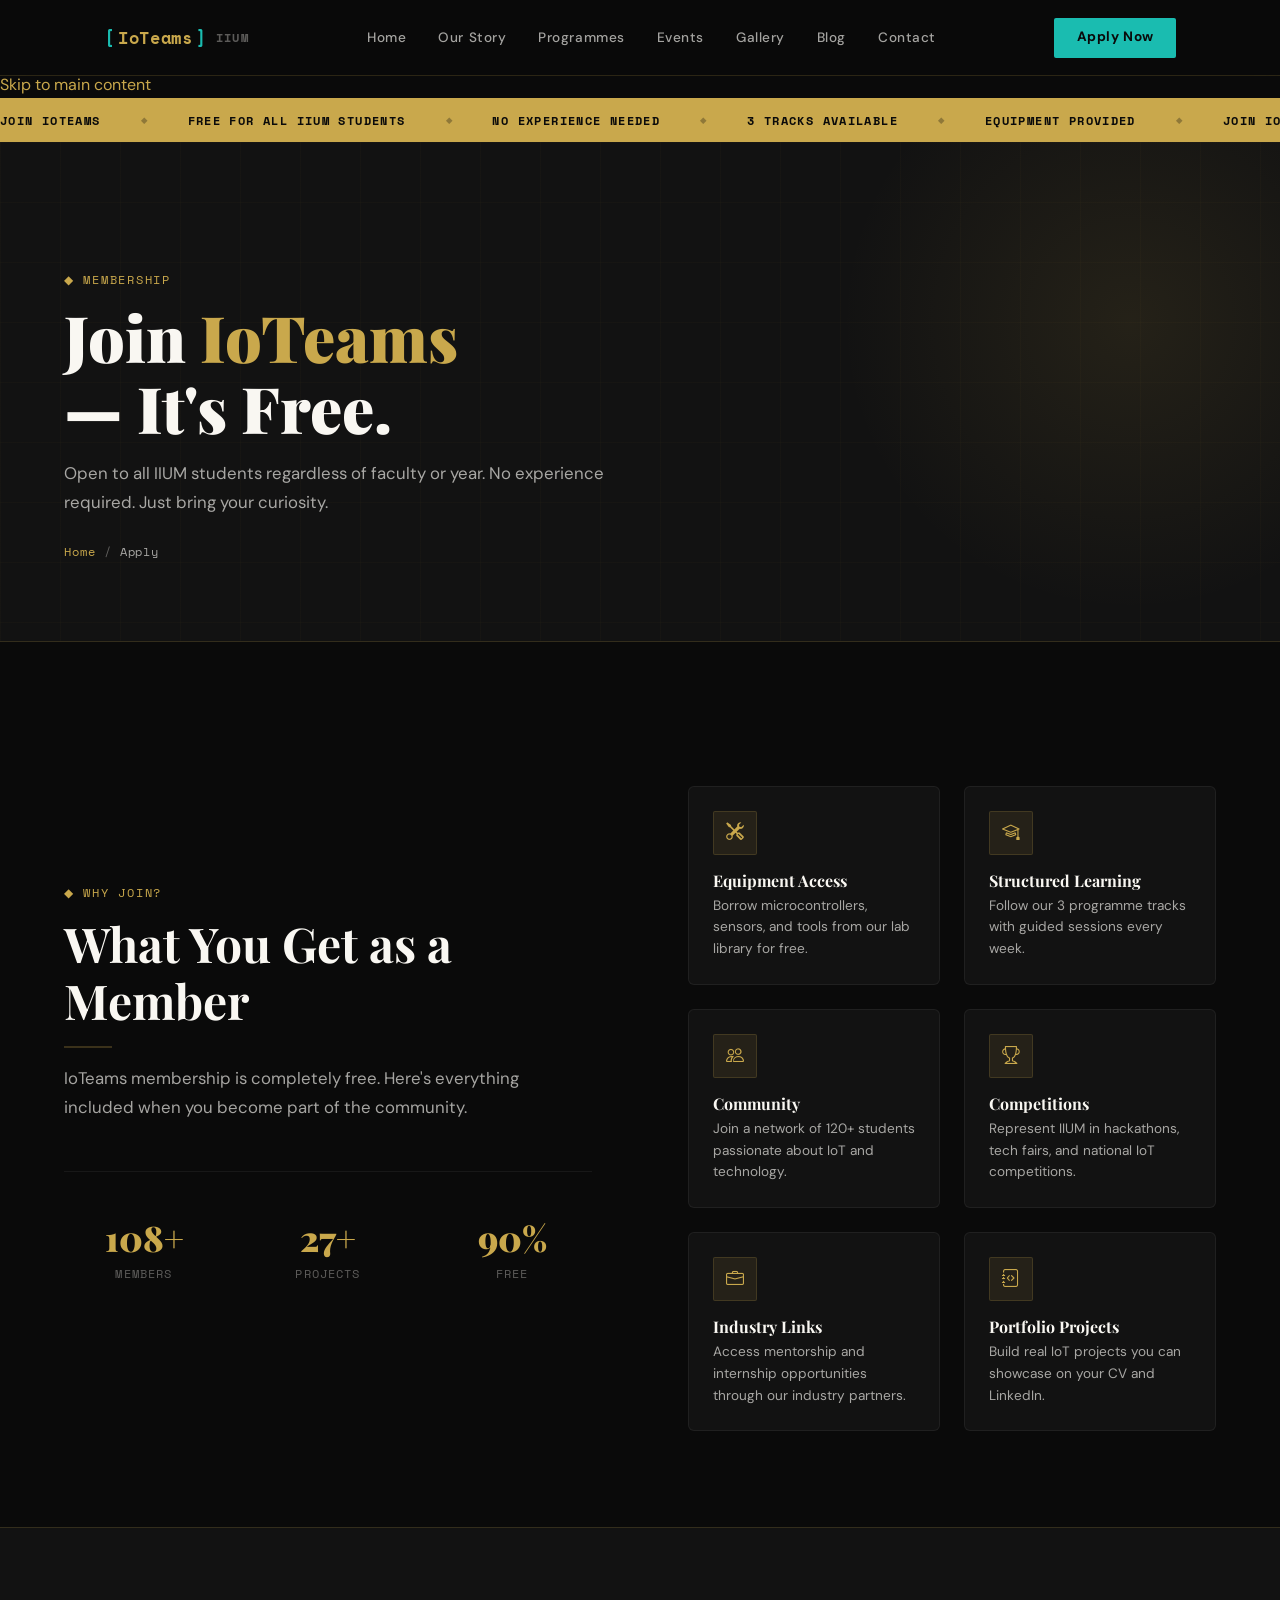
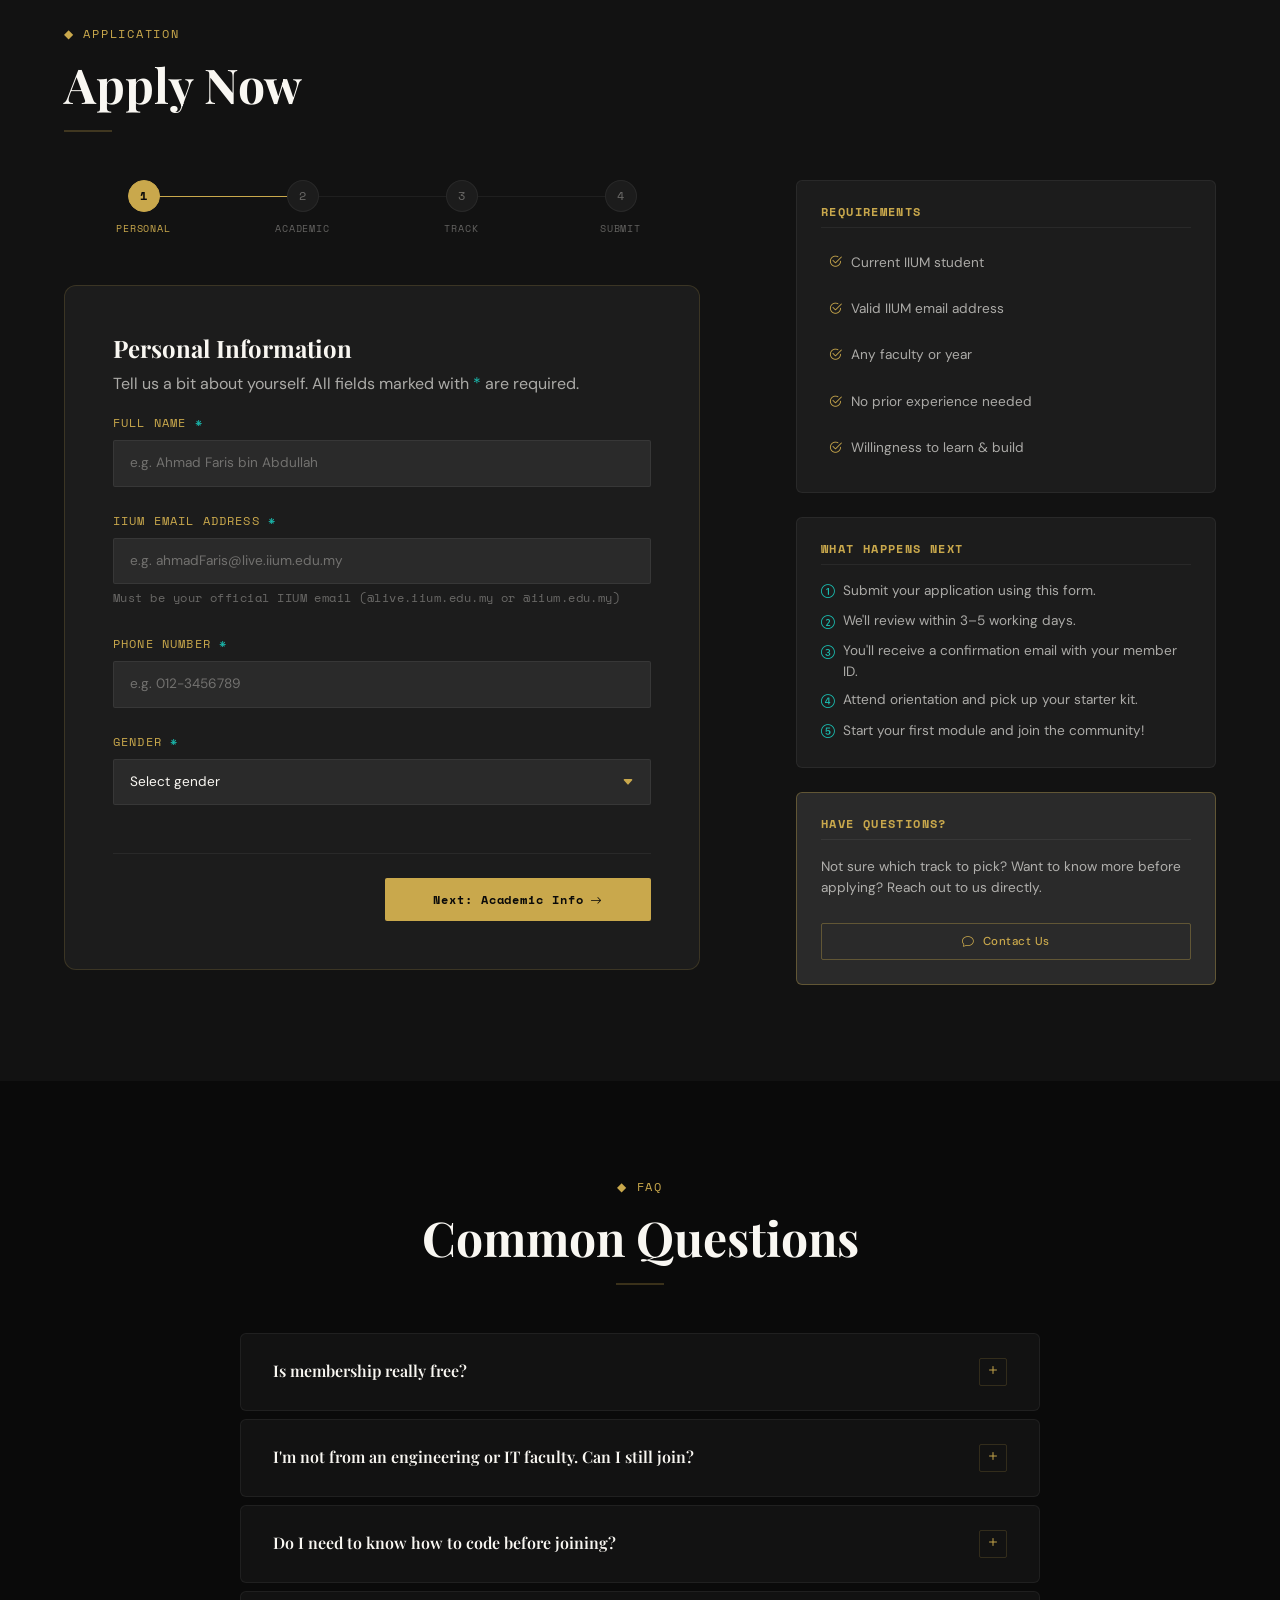
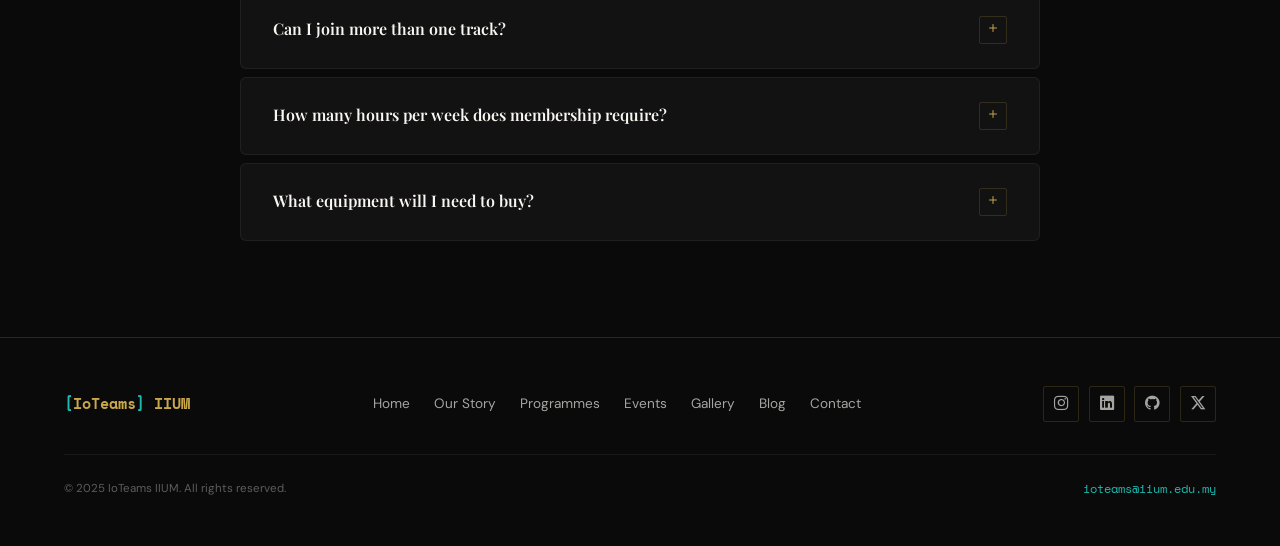
==== pages/apply.html @ 29129ab7 "feat: IoTeams IIUM website initial launch" ====
<!DOCTYPE html>
<html lang="en">

<!--
  ============================================================
  IoTeams IIUM — Apply / Join Page
  pages/apply.html

  SECTIONS:
  1. Nav (shared)
  2. Marquee (shared)
  3. Page Hero
  4. Why Join — benefits
  5. Application Form — multi-step
  6. FAQ
  7. Footer (shared)
  ============================================================
-->

<head>
  <meta charset="UTF-8">
  <meta name="viewport" content="width=device-width, initial-scale=1.0">
  <title>Join IoTeams — Apply Now</title>
  <meta name="description" content="Apply to join IoTeams IIUM — the Internet of Things Society at IIUM. Open to all students regardless of faculty.">
  <!-- SEO: Open Graph -->
  <meta property="og:title" content="Join IoTeams IIUM — Apply Now">
  <meta property="og:description" content="Apply to join IoTeams IIUM — free for all IIUM students. No experience needed. Choose from 3 IoT programme tracks.">
  <meta property="og:image" content="https://ioteams.iium.edu.my/assets/img/icons/og-image.png">
  <meta property="og:type" content="website">
  <meta property="og:url" content="https://ioteams.iium.edu.my/pages/apply.html">
  <meta property="og:site_name" content="IoTeams IIUM">

  <!-- SEO: Twitter Card -->
  <meta name="twitter:card" content="summary_large_image">
  <meta name="twitter:site" content="@ioteams_iium">
  <meta name="twitter:title" content="Join IoTeams IIUM — Apply Now">
  <meta name="twitter:description" content="Apply to join IoTeams IIUM — free for all IIUM students. No experience needed. Choose from 3 IoT programme tracks.">
  <meta name="twitter:image" content="https://ioteams.iium.edu.my/assets/img/icons/og-image.png">

  <!-- SEO: Canonical -->
  <link rel="canonical" href="https://ioteams.iium.edu.my/pages/apply.html">

  <!-- SEO: Favicon -->
  <link rel="icon" href="../assets/img/icons/favicon.png" type="image/png">
  <link rel="apple-touch-icon" href="../assets/img/icons/apple-touch-icon.png">

  <!-- SEO: Theme color (browser UI) -->
  <meta name="theme-color" content="#C9A84C">

  <!-- Bootstrap 5.3.3 -->
  <link rel="stylesheet" href="https://cdn.jsdelivr.net/npm/bootstrap@5.3.3/dist/css/bootstrap.min.css" integrity="sha384-QWTKZyjpPEjISv5WaRU9OFeRpok6YctnYmDr5pNlyT2bRjXh0JMhjY6hW+ALEwIH" crossorigin="anonymous">

  <!-- Bootstrap Icons -->
  <link rel="stylesheet" href="https://cdn.jsdelivr.net/npm/bootstrap-icons@1.11.3/font/bootstrap-icons.min.css">

  <!-- AOS -->
  <link rel="stylesheet" href="https://cdn.jsdelivr.net/npm/aos@2.3.4/dist/aos.css">

  <!-- Google Fonts -->
  <link rel="preconnect" href="https://fonts.googleapis.com">
  <link rel="preconnect" href="https://fonts.gstatic.com" crossorigin>
  <link rel="stylesheet" href="https://fonts.googleapis.com/css2?family=Playfair+Display:ital,wght@0,400;0,700;0,900;1,400&family=DM+Sans:opsz,wght@9..40,300;9..40,400;9..40,500;9..40,700&family=Space+Mono:ital,wght@0,400;0,700;1,400&display=swap">

  <!-- Custom CSS -->
  <link rel="stylesheet" href="../assets/css/main.css">

  <style>

    /* ══════════════════════════════════════
       WHY JOIN
    ══════════════════════════════════════ */
    #why-join {
      background: var(--black);
      padding: var(--space-3xl) var(--space-2xl);
    }

    .why-inner {
      max-width: var(--container-max);
      margin: 0 auto;
      display: grid;
      grid-template-columns: 1fr 1fr;
      gap: var(--space-3xl);
      align-items: center;
    }

    .benefits-grid {
      display: grid;
      grid-template-columns: 1fr 1fr;
      gap: var(--space-md);
      margin-top: var(--space-xl);
    }

    .benefit-card {
      background: var(--black-2);
      border: 1px solid var(--border-dark);
      border-radius: var(--radius-md);
      padding: var(--space-md);
      transition: border-color var(--transition-base), transform var(--transition-base);
    }

    .benefit-card:hover {
      border-color: var(--border-gold);
      transform: translateY(-3px);
    }

    .benefit-icon {
      width: 44px;
      height: 44px;
      background: rgba(201,168,76,0.1);
      border: 1px solid var(--border-gold);
      border-radius: var(--radius-sm);
      display: flex;
      align-items: center;
      justify-content: center;
      color: var(--gold);
      font-size: 1.1rem;
      margin-bottom: var(--space-sm);
    }

    .benefit-card h5 {
      font-size: var(--fs-base);
      font-weight: 700;
      color: var(--white);
      margin-bottom: 0.3rem;
    }

    .benefit-card p {
      font-size: var(--fs-sm);
      color: var(--white-dim);
      line-height: 1.6;
      margin: 0;
    }

    /* Stats row */
    .join-stats {
      display: grid;
      grid-template-columns: repeat(3, 1fr);
      gap: var(--space-md);
      margin-top: var(--space-xl);
      padding-top: var(--space-xl);
      border-top: 1px solid var(--border-dark);
    }

    .join-stat {
      text-align: center;
    }

    .join-stat-num {
      font-family: var(--font-heading);
      font-size: 2.2rem;
      font-weight: 900;
      color: var(--gold);
      display: block;
      line-height: 1;
      margin-bottom: 0.3rem;
    }

    .join-stat-label {
      font-family: var(--font-mono);
      font-size: var(--fs-xs);
      color: var(--white-muted);
      letter-spacing: 0.1em;
      text-transform: uppercase;
    }

    /* ══════════════════════════════════════
       APPLICATION FORM
    ══════════════════════════════════════ */
    #apply-form {
      background: var(--black-2);
      padding: var(--space-3xl) var(--space-2xl);
      border-top: 1px solid var(--border-gold);
    }

    .form-outer {
      max-width: var(--container-max);
      margin: 0 auto;
      display: grid;
      grid-template-columns: 1fr 420px;
      gap: var(--space-3xl);
      align-items: start;
    }

    /* ── Step indicator ── */
    .form-steps {
      display: flex;
      gap: 0;
      margin-bottom: var(--space-xl);
    }

    .form-step-item {
      flex: 1;
      display: flex;
      flex-direction: column;
      align-items: center;
      position: relative;
    }

    /* Connector line */
    .form-step-item:not(:last-child)::after {
      content: '';
      position: absolute;
      top: 16px;
      left: 50%;
      width: 100%;
      height: 1px;
      background: var(--border-dark);
      z-index: 0;
    }

    .form-step-item.done:not(:last-child)::after,
    .form-step-item.active:not(:last-child)::after {
      background: var(--gold);
    }

    .step-dot {
      width: 32px;
      height: 32px;
      border-radius: 50%;
      border: 1px solid var(--border-dark);
      background: var(--black-3);
      display: flex;
      align-items: center;
      justify-content: center;
      font-family: var(--font-mono);
      font-size: var(--fs-xs);
      color: var(--white-muted);
      position: relative;
      z-index: 1;
      transition: all var(--transition-base);
    }

    .form-step-item.active .step-dot {
      border-color: var(--gold);
      background: var(--gold);
      color: var(--black);
      font-weight: 700;
    }

    .form-step-item.done .step-dot {
      border-color: var(--teal);
      background: var(--teal);
      color: var(--black);
    }

    .step-label {
      font-family: var(--font-mono);
      font-size: 0.65rem;
      letter-spacing: 0.08em;
      color: var(--white-muted);
      text-transform: uppercase;
      margin-top: 0.5rem;
      text-align: center;
    }

    .form-step-item.active .step-label { color: var(--gold); }
    .form-step-item.done .step-label   { color: var(--teal); }

    /* ── Form panels ── */
    .form-panel {
      display: none;
    }

    .form-panel.active {
      display: block;
      animation: fadeInUp 0.4s ease both;
    }

    /* ── Form fields ── */
    .form-card {
      background: var(--black-3);
      border: 1px solid var(--border-gold);
      border-radius: var(--radius-lg);
      padding: var(--space-xl);
    }

    .form-card h3 {
      font-size: var(--fs-xl);
      font-weight: 700;
      color: var(--white);
      margin-bottom: var(--space-xs);
    }

    .form-card > p {
      font-size: var(--fs-sm);
      color: var(--white-dim);
      margin-bottom: var(--space-xl);
    }

    .form-group {
      margin-bottom: var(--space-md);
    }

    .form-label {
      display: block;
      font-family: var(--font-mono);
      font-size: var(--fs-xs);
      letter-spacing: 0.1em;
      color: var(--gold);
      text-transform: uppercase;
      margin-bottom: 0.5rem;
    }

    .form-label span {
      color: var(--teal);
    }

    .form-control {
      width: 100%;
      background: var(--black-4);
      border: 1px solid var(--border-dark);
      border-radius: var(--radius-sm);
      padding: 0.75rem var(--space-sm);
      color: var(--white);
      font-family: var(--font-body);
      font-size: var(--fs-sm);
      outline: none;
      transition: border-color var(--transition-base), box-shadow var(--transition-base);
    }

    .form-control::placeholder { color: var(--white-muted); }

    .form-control:focus {
      border-color: var(--gold);
      box-shadow: 0 0 0 3px rgba(201,168,76,0.1);
    }

    .form-control.error {
      border-color: var(--color-danger);
    }

    select.form-control {
      appearance: none;
      background-image: url("data:image/svg+xml,%3Csvg xmlns='http://www.w3.org/2000/svg' width='12' height='12' fill='%23C9A84C' viewBox='0 0 16 16'%3E%3Cpath d='M7.247 11.14L2.451 5.658C1.885 5.013 2.345 4 3.204 4h9.592a1 1 0 0 1 .753 1.659l-4.796 5.48a1 1 0 0 1-1.506 0z'/%3E%3C/svg%3E");
      background-repeat: no-repeat;
      background-position: right var(--space-sm) center;
      padding-right: 2.5rem;
      cursor: pointer;
    }

    select.form-control option {
      background: var(--black-3);
      color: var(--white);
    }

    textarea.form-control {
      resize: vertical;
      min-height: 100px;
    }

    .form-hint {
      font-size: 0.72rem;
      color: var(--white-muted);
      margin-top: 0.3rem;
      font-family: var(--font-mono);
      letter-spacing: 0.04em;
    }

    .form-error {
      font-size: 0.72rem;
      color: var(--color-danger);
      margin-top: 0.3rem;
      display: none;
    }

    .form-error.show { display: block; }

    /* ── Track selection cards ── */
    .track-select-grid {
      display: grid;
      grid-template-columns: 1fr;
      gap: var(--space-xs);
    }

    .track-option {
      display: none;
    }

    .track-option-label {
      display: flex;
      align-items: center;
      gap: var(--space-sm);
      background: var(--black-4);
      border: 1px solid var(--border-dark);
      border-radius: var(--radius-sm);
      padding: var(--space-sm) var(--space-md);
      cursor: pointer;
      transition: all var(--transition-base);
    }

    .track-option:checked + .track-option-label {
      border-color: var(--gold);
      background: rgba(201,168,76,0.08);
    }

    .track-option-icon {
      font-size: 1.5rem;
      flex-shrink: 0;
    }

    .track-option-info h6 {
      font-size: var(--fs-sm);
      font-weight: 700;
      color: var(--white);
      margin: 0 0 0.15rem;
    }

    .track-option-info span {
      font-family: var(--font-mono);
      font-size: 0.65rem;
      color: var(--white-muted);
      letter-spacing: 0.06em;
    }

    .track-option-check {
      margin-left: auto;
      width: 20px;
      height: 20px;
      border: 1px solid var(--border-dark);
      border-radius: 50%;
      display: flex;
      align-items: center;
      justify-content: center;
      flex-shrink: 0;
      transition: all var(--transition-base);
    }

    .track-option:checked + .track-option-label .track-option-check {
      background: var(--gold);
      border-color: var(--gold);
      color: var(--black);
    }

    .track-option:checked + .track-option-label .track-option-check::after {
      content: '✓';
      font-size: 0.7rem;
      font-weight: 700;
    }

    /* ── Form navigation buttons ── */
    .form-nav {
      display: flex;
      justify-content: space-between;
      align-items: center;
      margin-top: var(--space-xl);
      padding-top: var(--space-md);
      border-top: 1px solid var(--border-dark);
    }

    .btn-prev {
      background: transparent;
      border: 1px solid var(--border-dark);
      color: var(--white-dim);
      padding: 0.75rem var(--space-md);
      border-radius: var(--radius-sm);
      font-family: var(--font-mono);
      font-size: var(--fs-xs);
      letter-spacing: 0.08em;
      cursor: pointer;
      transition: all var(--transition-base);
      display: flex;
      align-items: center;
      gap: 0.4rem;
    }

    .btn-prev:hover {
      border-color: var(--border-gold);
      color: var(--white);
    }

    .btn-next {
      background: var(--gold);
      border: none;
      color: var(--black);
      padding: 0.75rem var(--space-xl);
      border-radius: var(--radius-sm);
      font-family: var(--font-mono);
      font-size: var(--fs-xs);
      letter-spacing: 0.08em;
      font-weight: 700;
      cursor: pointer;
      transition: background var(--transition-base), transform var(--transition-fast);
      display: flex;
      align-items: center;
      gap: 0.4rem;
    }

    .btn-next:hover {
      background: var(--gold-light);
      transform: translateY(-1px);
    }

    /* ── Success state ── */
    .form-success {
      display: none;
      text-align: center;
      padding: var(--space-xl);
    }

    .form-success.show { display: block; }

    .success-icon {
      font-size: 4rem;
      margin-bottom: var(--space-md);
      display: block;
      animation: fadeInUp 0.5s ease both;
    }

    .form-success h3 {
      font-size: var(--fs-2xl);
      color: var(--gold);
      margin-bottom: var(--space-xs);
    }

    .form-success p {
      color: var(--white-dim);
      margin-bottom: var(--space-xl);
    }

    /* ── Right sidebar info ── */
    .apply-sidebar {
      position: sticky;
      top: calc(72px + var(--space-md));
      display: flex;
      flex-direction: column;
      gap: var(--space-md);
    }

    .info-card {
      background: var(--black-3);
      border: 1px solid var(--border-dark);
      border-radius: var(--radius-md);
      padding: var(--space-md);
    }

    .info-card h5 {
      font-family: var(--font-mono);
      font-size: var(--fs-xs);
      letter-spacing: 0.12em;
      color: var(--gold);
      text-transform: uppercase;
      margin-bottom: var(--space-sm);
      padding-bottom: var(--space-xs);
      border-bottom: 1px solid var(--border-dark);
    }

    .info-list {
      display: flex;
      flex-direction: column;
      gap: var(--space-xs);
    }

    .info-item {
      display: flex;
      align-items: flex-start;
      gap: var(--space-xs);
      font-size: var(--fs-sm);
      color: var(--white-dim);
      line-height: 1.5;
    }

    .info-item i {
      color: var(--teal);
      flex-shrink: 0;
      margin-top: 2px;
      font-size: 0.85rem;
    }

    /* Requirements checklist */
    .req-item {
      display: flex;
      align-items: center;
      gap: var(--space-xs);
      padding: 0.5rem var(--space-xs);
      border-radius: var(--radius-sm);
      font-size: var(--fs-sm);
      color: var(--white-dim);
    }

    .req-item i {
      color: var(--gold);
      flex-shrink: 0;
    }

    /* ══════════════════════════════════════
       FAQ
    ══════════════════════════════════════ */
    #faq {
      background: var(--black);
      padding: var(--space-3xl) var(--space-2xl);
    }

    .faq-inner {
      max-width: 800px;
      margin: 0 auto;
    }

    .faq-list {
      display: flex;
      flex-direction: column;
      gap: var(--space-xs);
      margin-top: var(--space-xl);
    }

    .faq-item {
      background: var(--black-2);
      border: 1px solid var(--border-dark);
      border-radius: var(--radius-md);
      overflow: hidden;
      transition: border-color var(--transition-base);
    }

    .faq-item.open { border-color: var(--border-gold); }

    .faq-question {
      display: flex;
      align-items: center;
      justify-content: space-between;
      padding: var(--space-md) var(--space-lg);
      cursor: pointer;
      gap: var(--space-md);
    }

    .faq-question h5 {
      font-size: var(--fs-base);
      font-weight: 600;
      color: var(--white);
      margin: 0;
      line-height: 1.4;
    }

    .faq-icon {
      width: 28px;
      height: 28px;
      border: 1px solid var(--border-gold);
      border-radius: var(--radius-sm);
      display: flex;
      align-items: center;
      justify-content: center;
      color: var(--gold);
      flex-shrink: 0;
      transition: transform var(--transition-base), background var(--transition-base);
    }

    .faq-item.open .faq-icon {
      background: var(--gold);
      color: var(--black);
      transform: rotate(45deg);
    }

    .faq-answer {
      max-height: 0;
      overflow: hidden;
      transition: max-height var(--transition-slow), padding var(--transition-base);
    }

    .faq-item.open .faq-answer {
      max-height: 300px;
    }

    .faq-answer p {
      padding: 0 var(--space-lg) var(--space-md);
      font-size: var(--fs-sm);
      color: var(--white-dim);
      line-height: 1.75;
      margin: 0;
    }

    /* ── Responsive ── */
    @media (max-width: 991px) {
      .why-inner   { grid-template-columns: 1fr; }
      .form-outer  { grid-template-columns: 1fr; }
      .apply-sidebar { position: static; }
      .benefits-grid { grid-template-columns: 1fr 1fr; }
    }

    @media (max-width: 576px) {
      .benefits-grid { grid-template-columns: 1fr; }
      .join-stats    { grid-template-columns: 1fr; }
    }
  </style>
</head>

<body class="apply-page">

  <!-- Skip to content — keyboard accessibility -->
  <a href="#main" class="skip-link">Skip to main content</a>

  <!-- NAV -->
  <nav id="navbar">
    <div class="nav-container">
      <a href="../index.html" class="nav-logo">
        <span class="bracket">[</span>IoTeams<span class="bracket">]</span>
        <span class="nav-logo-sub">IIUM</span>
      </a>
      <ul class="nav-links" id="navLinks">
        <li><a href="../index.html">Home</a></li>
        <li><a href="our-story.html">Our Story</a></li>
        <li><a href="programmes.html">Programmes</a></li>
        <li><a href="events.html">Events</a></li>
        <li><a href="gallery.html">Gallery</a></li>
        <li><a href="blog.html">Blog</a></li>
        <li><a href="contact.html">Contact</a></li>
      </ul>
      <a href="apply.html" class="nav-cta" style="background:var(--teal);">Apply Now</a>
      <button class="nav-hamburger" id="hamburger" aria-label="Toggle navigation">
        <span></span><span></span><span></span>
      </button>
    </div>
  </nav>

  <!-- MARQUEE -->
  <div class="marquee-strip">
    <div class="marquee-inner">
      <span>Join IoTeams</span><span class="dot">◆</span>
      <span>Free for All IIUM Students</span><span class="dot">◆</span>
      <span>No Experience Needed</span><span class="dot">◆</span>
      <span>3 Tracks Available</span><span class="dot">◆</span>
      <span>Equipment Provided</span><span class="dot">◆</span>
      <span>Join IoTeams</span><span class="dot">◆</span>
      <span>Free for All IIUM Students</span><span class="dot">◆</span>
      <span>No Experience Needed</span><span class="dot">◆</span>
      <span>3 Tracks Available</span><span class="dot">◆</span>
      <span>Equipment Provided</span><span class="dot">◆</span>
    </div>
  </div>

  <main id="main">

    <!-- PAGE HERO -->
    <div class="page-hero">
      <div class="grid-bg"></div>
      <div class="page-hero-glow"></div>
      <div class="page-hero-content">
        <span class="section-tag animate-fade-up">◆ Membership</span>
        <h1 class="animate-fade-up delay-1">
          Join <span class="gold">IoTeams</span><br>
          — It's Free.
        </h1>
        <p class="animate-fade-up delay-2">
          Open to all IIUM students regardless of faculty or year.
          No experience required. Just bring your curiosity.
        </p>
        <nav class="breadcrumbs animate-fade-up delay-3">
          <ol>
            <li><a href="../index.html">Home</a></li>
            <li class="current">Apply</li>
          </ol>
        </nav>
      </div>
    </div>

    <!-- WHY JOIN -->
    <section id="why-join">
      <div class="why-inner">

        <div data-aos="fade-right">
          <span class="section-tag">◆ Why Join?</span>
          <h2 class="section-title">What You Get as a Member</h2>
          <hr class="divider-gold">
          <p class="section-subtitle">
            IoTeams membership is completely free. Here's everything
            included when you become part of the community.
          </p>

          <div class="join-stats">
            <div class="join-stat">
              <span class="join-stat-num stat-number">120+</span>
              <span class="join-stat-label">Members</span>
            </div>
            <div class="join-stat">
              <span class="join-stat-num stat-number">30+</span>
              <span class="join-stat-label">Projects</span>
            </div>
            <div class="join-stat">
              <span class="join-stat-num stat-number">100%</span>
              <span class="join-stat-label">Free</span>
            </div>
          </div>
        </div>

        <div data-aos="fade-left">
          <div class="benefits-grid">

            <div class="benefit-card">
              <div class="benefit-icon"><i class="bi bi-tools"></i></div>
              <h5>Equipment Access</h5>
              <p>Borrow microcontrollers, sensors, and tools from our lab library for free.</p>
            </div>

            <div class="benefit-card">
              <div class="benefit-icon"><i class="bi bi-mortarboard"></i></div>
              <h5>Structured Learning</h5>
              <p>Follow our 3 programme tracks with guided sessions every week.</p>
            </div>

            <div class="benefit-card">
              <div class="benefit-icon"><i class="bi bi-people"></i></div>
              <h5>Community</h5>
              <p>Join a network of 120+ students passionate about IoT and technology.</p>
            </div>

            <div class="benefit-card">
              <div class="benefit-icon"><i class="bi bi-trophy"></i></div>
              <h5>Competitions</h5>
              <p>Represent IIUM in hackathons, tech fairs, and national IoT competitions.</p>
            </div>

            <div class="benefit-card">
              <div class="benefit-icon"><i class="bi bi-briefcase"></i></div>
              <h5>Industry Links</h5>
              <p>Access mentorship and internship opportunities through our industry partners.</p>
            </div>

            <div class="benefit-card">
              <div class="benefit-icon"><i class="bi bi-journal-code"></i></div>
              <h5>Portfolio Projects</h5>
              <p>Build real IoT projects you can showcase on your CV and LinkedIn.</p>
            </div>

          </div>
        </div>

      </div>
    </section>

    <!-- APPLICATION FORM -->
    <section id="apply-form">
      <div style="max-width:var(--container-max); margin:0 auto; margin-bottom:var(--space-xl);">
        <div class="section-header" data-aos="fade-up">
          <span class="section-tag">◆ Application</span>
          <h2 class="section-title">Apply Now</h2>
          <hr class="divider-gold">
        </div>
      </div>

      <div class="form-outer">

        <!-- FORM -->
        <div data-aos="fade-right">

          <!-- Step indicator -->
          <div class="form-steps" id="formSteps">
            <div class="form-step-item active" data-step="1">
              <div class="step-dot">1</div>
              <span class="step-label">Personal</span>
            </div>
            <div class="form-step-item" data-step="2">
              <div class="step-dot">2</div>
              <span class="step-label">Academic</span>
            </div>
            <div class="form-step-item" data-step="3">
              <div class="step-dot">3</div>
              <span class="step-label">Track</span>
            </div>
            <div class="form-step-item" data-step="4">
              <div class="step-dot">4</div>
              <span class="step-label">Submit</span>
            </div>
          </div>

          <div class="form-card" id="applyFormEl">

            <!-- Success message -->
            <div class="form-success" id="formSuccess">
              <span class="success-icon">🎉</span>
              <h3>Application Submitted!</h3>
              <p>
                Thank you for applying to IoTeams IIUM. We'll review your application
                and reach out to your email within 3–5 working days with next steps.
              </p>
              <a href="../index.html" class="btn-gold">
                <i class="bi bi-house"></i> Back to Home
              </a>
            </div>

            <!-- Step 1 — Personal Info -->
            <div class="form-panel active" id="panel1">
              <h3>Personal Information</h3>
              <p>Tell us a bit about yourself. All fields marked with <span style="color:var(--teal);">*</span> are required.</p>

              <div class="form-group">
                <label class="form-label">Full Name <span>*</span></label>
                <input type="text" class="form-control" id="fullName" placeholder="e.g. Ahmad Faris bin Abdullah" required>
                <span class="form-error" id="fullNameError">Please enter your full name.</span>
              </div>

              <div class="form-group">
                <label class="form-label">IIUM Email Address <span>*</span></label>
                <input type="email" class="form-control" id="email" placeholder="e.g. ahmadFaris@live.iium.edu.my" required>
                <span class="form-hint">Must be your official IIUM email (@live.iium.edu.my or @iium.edu.my)</span>
                <span class="form-error" id="emailError">Please enter a valid IIUM email address.</span>
              </div>

              <div class="form-group">
                <label class="form-label">Phone Number <span>*</span></label>
                <input type="tel" class="form-control" id="phone" placeholder="e.g. 012-3456789" required>
                <span class="form-error" id="phoneError">Please enter your phone number.</span>
              </div>

              <div class="form-group">
                <label class="form-label">Gender <span>*</span></label>
                <select class="form-control" id="gender" required>
                  <option value="" disabled selected>Select gender</option>
                  <option value="male">Male</option>
                  <option value="female">Female</option>
                  <option value="prefer-not">Prefer not to say</option>
                </select>
                <span class="form-error" id="genderError">Please select your gender.</span>
              </div>

              <div class="form-nav">
                <span></span>
                <button class="btn-next" onclick="nextStep(1)">
                  Next: Academic Info <i class="bi bi-arrow-right"></i>
                </button>
              </div>
            </div>

            <!-- Step 2 — Academic Info -->
            <div class="form-panel" id="panel2">
              <h3>Academic Information</h3>
              <p>Help us understand your academic background at IIUM.</p>

              <div class="form-group">
                <label class="form-label">Student ID <span>*</span></label>
                <input type="text" class="form-control" id="studentId" placeholder="e.g. 2110123" required>
                <span class="form-error" id="studentIdError">Please enter your student ID.</span>
              </div>

              <div class="form-group">
                <label class="form-label">Faculty / Kulliyyah <span>*</span></label>
                <select class="form-control" id="faculty" required>
                  <option value="" disabled selected>Select your faculty</option>
                  <option>Kulliyyah of Engineering (KOE)</option>
                  <option>Kulliyyah of Information & Communication Technology (KICT)</option>
                  <option>Kulliyyah of Science (KOS)</option>
                  <option>Kulliyyah of Architecture & Environmental Design (KAED)</option>
                  <option>Kulliyyah of Economics & Management Sciences (KENMS)</option>
                  <option>Kulliyyah of Islamic Revealed Knowledge (KIRKHS)</option>
                  <option>Kulliyyah of Law (KOL)</option>
                  <option>Kulliyyah of Medicine (KOM)</option>
                  <option>Other</option>
                </select>
                <span class="form-error" id="facultyError">Please select your faculty.</span>
              </div>

              <div class="form-group">
                <label class="form-label">Programme / Course <span>*</span></label>
                <input type="text" class="form-control" id="programme" placeholder="e.g. B.Eng (Electrical & Computer)" required>
                <span class="form-error" id="programmeError">Please enter your programme.</span>
              </div>

              <div class="form-group">
                <label class="form-label">Year of Study <span>*</span></label>
                <select class="form-control" id="year" required>
                  <option value="" disabled selected>Select year</option>
                  <option>Year 1</option>
                  <option>Year 2</option>
                  <option>Year 3</option>
                  <option>Year 4</option>
                  <option>Postgraduate</option>
                </select>
                <span class="form-error" id="yearError">Please select your year of study.</span>
              </div>

              <div class="form-nav">
                <button class="btn-prev" onclick="prevStep(2)">
                  <i class="bi bi-arrow-left"></i> Back
                </button>
                <button class="btn-next" onclick="nextStep(2)">
                  Next: Choose Track <i class="bi bi-arrow-right"></i>
                </button>
              </div>
            </div>

            <!-- Step 3 — Track Selection -->
            <div class="form-panel" id="panel3">
              <h3>Choose Your Track</h3>
              <p>Select the programme track you want to join. You can always switch later.</p>

              <div class="form-group">
                <label class="form-label">Preferred Track <span>*</span></label>
                <div class="track-select-grid">

                  <div>
                    <input type="radio" name="track" id="trackHardware" value="hardware" class="track-option">
                    <label for="trackHardware" class="track-option-label">
                      <span class="track-option-icon">⚡</span>
                      <div class="track-option-info">
                        <h6>Hardware & Embedded</h6>
                        <span>Arduino, ESP32, Sensors, PCB — Beginner Friendly</span>
                      </div>
                      <span class="track-option-check"></span>
                    </label>
                  </div>

                  <div>
                    <input type="radio" name="track" id="trackCloud" value="cloud" class="track-option">
                    <label for="trackCloud" class="track-option-label">
                      <span class="track-option-icon">☁️</span>
                      <div class="track-option-info">
                        <h6>Cloud & Connectivity</h6>
                        <span>MQTT, AWS IoT, Dashboards — Intermediate</span>
                      </div>
                      <span class="track-option-check"></span>
                    </label>
                  </div>

                  <div>
                    <input type="radio" name="track" id="trackAI" value="ai" class="track-option">
                    <label for="trackAI" class="track-option-label">
                      <span class="track-option-icon">🤖</span>
                      <div class="track-option-info">
                        <h6>AI & Smart Systems</h6>
                        <span>TinyML, Edge AI, OpenCV — Advanced</span>
                      </div>
                      <span class="track-option-check"></span>
                    </label>
                  </div>

                  <div>
                    <input type="radio" name="track" id="trackAll" value="all" class="track-option">
                    <label for="trackAll" class="track-option-label">
                      <span class="track-option-icon">🔥</span>
                      <div class="track-option-info">
                        <h6>All Tracks</h6>
                        <span>I want to join all three programmes</span>
                      </div>
                      <span class="track-option-check"></span>
                    </label>
                  </div>

                </div>
                <span class="form-error" id="trackError">Please select a track.</span>
              </div>

              <div class="form-group">
                <label class="form-label">Experience Level</label>
                <select class="form-control" id="experience">
                  <option value="" disabled selected>Select your level</option>
                  <option>Complete Beginner — Never touched hardware or code</option>
                  <option>Some Experience — Basic coding or electronics</option>
                  <option>Intermediate — Built projects before</option>
                  <option>Advanced — Comfortable with embedded systems</option>
                </select>
              </div>

              <div class="form-group">
                <label class="form-label">Why do you want to join IoTeams?</label>
                <textarea class="form-control" id="motivation" placeholder="Tell us what excites you about IoT and what you hope to learn or build..." rows="4"></textarea>
              </div>

              <div class="form-nav">
                <button class="btn-prev" onclick="prevStep(3)">
                  <i class="bi bi-arrow-left"></i> Back
                </button>
                <button class="btn-next" onclick="nextStep(3)">
                  Review & Submit <i class="bi bi-arrow-right"></i>
                </button>
              </div>
            </div>

            <!-- Step 4 — Review & Submit -->
            <div class="form-panel" id="panel4">
              <h3>Review & Submit</h3>
              <p>Almost done! Review your application below before submitting.</p>

              <!-- Summary -->
              <div id="reviewSummary" style="background:var(--black-4); border:1px solid var(--border-dark); border-radius:var(--radius-sm); padding:var(--space-md); margin-bottom:var(--space-lg);">
                <div style="display:flex; flex-direction:column; gap:0.6rem;" id="summaryContent">
                  <!-- Filled by JS -->
                </div>
              </div>

              <!-- Agreement -->
              <div class="form-group">
                <label style="display:flex; align-items:flex-start; gap:var(--space-sm); cursor:pointer;">
                  <input type="checkbox" id="agreeTerms" style="margin-top:3px; accent-color:var(--gold); width:16px; height:16px; flex-shrink:0;">
                  <span style="font-size:var(--fs-sm); color:var(--white-dim); line-height:1.6;">
                    I confirm that I am a current IIUM student and agree to IoTeams'
                    <a href="#" style="color:var(--gold);">membership guidelines</a>.
                    I understand that membership is subject to review and confirmation.
                  </span>
                </label>
                <span class="form-error" id="agreeError">Please agree to the terms to continue.</span>
              </div>

              <div class="form-nav">
                <button class="btn-prev" onclick="prevStep(4)">
                  <i class="bi bi-arrow-left"></i> Back
                </button>
                <button class="btn-next" id="submitBtn" onclick="submitForm()" style="background:var(--teal);">
                  <i class="bi bi-send"></i> Submit Application
                </button>
              </div>
            </div>

          </div>
        </div>

        <!-- SIDEBAR -->
        <aside class="apply-sidebar" data-aos="fade-left">

          <div class="info-card">
            <h5>Requirements</h5>
            <div class="info-list">
              <div class="req-item"><i class="bi bi-check2-circle"></i> Current IIUM student</div>
              <div class="req-item"><i class="bi bi-check2-circle"></i> Valid IIUM email address</div>
              <div class="req-item"><i class="bi bi-check2-circle"></i> Any faculty or year</div>
              <div class="req-item"><i class="bi bi-check2-circle"></i> No prior experience needed</div>
              <div class="req-item"><i class="bi bi-check2-circle"></i> Willingness to learn & build</div>
            </div>
          </div>

          <div class="info-card">
            <h5>What Happens Next</h5>
            <div class="info-list">
              <div class="info-item">
                <i class="bi bi-1-circle"></i>
                <span>Submit your application using this form.</span>
              </div>
              <div class="info-item">
                <i class="bi bi-2-circle"></i>
                <span>We'll review within 3–5 working days.</span>
              </div>
              <div class="info-item">
                <i class="bi bi-3-circle"></i>
                <span>You'll receive a confirmation email with your member ID.</span>
              </div>
              <div class="info-item">
                <i class="bi bi-4-circle"></i>
                <span>Attend orientation and pick up your starter kit.</span>
              </div>
              <div class="info-item">
                <i class="bi bi-5-circle"></i>
                <span>Start your first module and join the community!</span>
              </div>
            </div>
          </div>

          <div class="info-card" style="border-color:var(--border-gold-md); background:var(--black-4);">
            <h5>Have Questions?</h5>
            <p style="font-size:var(--fs-sm); color:var(--white-dim); margin-bottom:var(--space-md); line-height:1.6;">
              Not sure which track to pick? Want to know more before applying?
              Reach out to us directly.
            </p>
            <a href="contact.html" class="btn-outline-gold btn-sm" style="width:100%; justify-content:center;">
              <i class="bi bi-chat"></i> Contact Us
            </a>
          </div>

        </aside>

      </div>
    </section>

    <!-- FAQ -->
    <section id="faq">
      <div class="faq-inner">
        <div class="section-header centered" data-aos="fade-up">
          <span class="section-tag">◆ FAQ</span>
          <h2 class="section-title" style="margin:0 auto;">Common Questions</h2>
          <hr class="divider-gold">
        </div>

        <div class="faq-list" data-aos="fade-up" data-aos-delay="100">

          <div class="faq-item">
            <div class="faq-question">
              <h5>Is membership really free?</h5>
              <div class="faq-icon"><i class="bi bi-plus"></i></div>
            </div>
            <div class="faq-answer">
              <p>Yes — completely free. IoTeams is a student society supported by IIUM Student Affairs. There are no membership fees, and all workshops and sessions are provided at no cost to members.</p>
            </div>
          </div>

          <div class="faq-item">
            <div class="faq-question">
              <h5>I'm not from an engineering or IT faculty. Can I still join?</h5>
              <div class="faq-icon"><i class="bi bi-plus"></i></div>
            </div>
            <div class="faq-answer">
              <p>Absolutely. IoTeams is open to all IIUM students regardless of faculty. We have members from Business, Medicine, Law, and Architecture. IoT is interdisciplinary — every perspective brings value.</p>
            </div>
          </div>

          <div class="faq-item">
            <div class="faq-question">
              <h5>Do I need to know how to code before joining?</h5>
              <div class="faq-icon"><i class="bi bi-plus"></i></div>
            </div>
            <div class="faq-answer">
              <p>No coding experience is required for the Hardware & Embedded track. We start from the very basics. The Cloud and AI tracks benefit from some Python knowledge, but we provide resources to catch up.</p>
            </div>
          </div>

          <div class="faq-item">
            <div class="faq-question">
              <h5>Can I join more than one track?</h5>
              <div class="faq-icon"><i class="bi bi-plus"></i></div>
            </div>
            <div class="faq-answer">
              <p>Yes! Many members participate in multiple tracks. We recommend starting with one and adding more once you're comfortable. You can also select "All Tracks" in the application form.</p>
            </div>
          </div>

          <div class="faq-item">
            <div class="faq-question">
              <h5>How many hours per week does membership require?</h5>
              <div class="faq-icon"><i class="bi bi-plus"></i></div>
            </div>
            <div class="faq-answer">
              <p>Sessions are typically 2–3 hours once or twice a week per track. Beyond that, project work is self-paced. We understand academic commitments come first — there's no strict attendance requirement.</p>
            </div>
          </div>

          <div class="faq-item">
            <div class="faq-question">
              <h5>What equipment will I need to buy?</h5>
              <div class="faq-icon"><i class="bi bi-plus"></i></div>
            </div>
            <div class="faq-answer">
              <p>IoTeams provides all components and equipment needed for sessions through our equipment library. For personal projects, we can advise on affordable starter kits, typically RM50–RM150 for an ESP32 or Arduino setup.</p>
            </div>
          </div>

        </div>
      </div>
    </section>

  </main>

  <!-- FOOTER -->
  <footer id="footer">
    <div class="footer-inner">
      <a href="../index.html" class="footer-logo">
        <span class="bracket">[</span>IoTeams<span class="bracket">]</span> IIUM
      </a>
      <ul class="footer-nav">
        <li><a href="../index.html">Home</a></li>
        <li><a href="our-story.html">Our Story</a></li>
        <li><a href="programmes.html">Programmes</a></li>
        <li><a href="events.html">Events</a></li>
        <li><a href="gallery.html">Gallery</a></li>
        <li><a href="blog.html">Blog</a></li>
        <li><a href="contact.html">Contact</a></li>
      </ul>
      <div class="footer-social">
        <a href="#" aria-label="Instagram"><i class="bi bi-instagram"></i></a>
        <a href="#" aria-label="LinkedIn"><i class="bi bi-linkedin"></i></a>
        <a href="#" aria-label="GitHub"><i class="bi bi-github"></i></a>
        <a href="#" aria-label="Twitter/X"><i class="bi bi-twitter-x"></i></a>
      </div>
    </div>
    <div class="footer-bottom">
      <p class="footer-copy">&copy; 2025 IoTeams IIUM. All rights reserved.</p>
      <a href="mailto:ioteams@iium.edu.my" class="footer-email">ioteams@iium.edu.my</a>
    </div>
  </footer>

  <a href="#" id="scroll-top" aria-label="Scroll to top">
    <i class="bi bi-arrow-up-short"></i>
  </a>

  <div id="preloader">
    <div class="preloader-inner">
      <span class="bracket">[</span>
      <span class="preloader-dot"></span>
      <span class="preloader-dot"></span>
      <span class="preloader-dot"></span>
      <span class="bracket">]</span>
    </div>
  </div>

  <!-- Scripts -->
  <script src="https://cdn.jsdelivr.net/npm/bootstrap@5.3.3/dist/js/bootstrap.bundle.min.js" integrity="sha384-YvpcrYf0tY3lHB60NNkmXc4s9bIOgUxi8T/jzmBA8tJrRhQb5ffA4ZNS+46Yfq2" crossorigin="anonymous"></script>
  <script src="https://cdn.jsdelivr.net/npm/aos@2.3.4/dist/aos.js"></script>
  <script src="../assets/js/main.js"></script>

  <script>
    /* ══════════════════════════════
       MULTI-STEP FORM
    ══════════════════════════════ */
    let currentStep = 1;
    const totalSteps = 4;

    function updateStepUI(step) {
      document.querySelectorAll('.form-panel').forEach(p => p.classList.remove('active'));
      document.getElementById('panel' + step).classList.add('active');

      document.querySelectorAll('.form-step-item').forEach((item, i) => {
        item.classList.remove('active', 'done');
        const s = i + 1;
        if (s < step) item.classList.add('done');
        if (s === step) item.classList.add('active');
      });

      // Scroll form into view smoothly
      document.querySelector('.form-card').scrollIntoView({ behavior: 'smooth', block: 'start' });
    }

    /* ── Step validation — delegates to forms.js IoTeamsValidateStep ── */
    function validateStep(step) {
      // Step 3 track selection — handled inline
      if (step === 3) {
        const track = document.querySelector('input[name="track"]:checked');
        const err   = document.getElementById('trackError');
        if (!track) {
          if (err) err.classList.add('show');
          return false;
        }
        if (err) err.classList.remove('show');
      }

      // Steps 1 & 2 — delegate to forms.js validator (loaded after this script)
      if (typeof window.IoTeamsValidateStep === 'function') {
        return window.IoTeamsValidateStep(step);
      }

      // Fallback basic check if forms.js not yet loaded
      return true;
    }

    function nextStep(step) {
      if (!validateStep(step)) return;
      if (step === 3) buildSummary();
      currentStep = step + 1;
      updateStepUI(currentStep);
    }

    function prevStep(step) {
      currentStep = step - 1;
      updateStepUI(currentStep);
    }

    function buildSummary() {
      const track = document.querySelector('input[name="track"]:checked');
      const trackNames = {
        hardware: '⚡ Hardware & Embedded',
        cloud:    '☁️ Cloud & Connectivity',
        ai:       '🤖 AI & Smart Systems',
        all:      '🔥 All Tracks'
      };
      const rows = [
        ['Name',       document.getElementById('fullName')?.value   || ''],
        ['Email',      document.getElementById('email')?.value      || ''],
        ['Student ID', document.getElementById('studentId')?.value  || ''],
        ['Faculty',    document.getElementById('faculty')?.value    || ''],
        ['Year',       document.getElementById('year')?.value       || ''],
        ['Track',      track ? trackNames[track.value] : '—'],
        ['Experience', document.getElementById('experience')?.value || 'Not specified'],
      ];
      document.getElementById('summaryContent').innerHTML = rows.map(([label, val]) => `
        <div style="display:flex;gap:var(--space-sm);align-items:flex-start;">
          <span style="font-family:var(--font-mono);font-size:var(--fs-xs);color:var(--gold);
            letter-spacing:0.08em;min-width:90px;flex-shrink:0;text-transform:uppercase;">${label}</span>
          <span style="font-size:var(--fs-sm);color:var(--white);">${val || '—'}</span>
        </div>`).join('');
    }

    function submitForm() {
      // Delegate to forms.js Web3Forms handler
      if (typeof window.IoTeamsSubmitApply === 'function') {
        window.IoTeamsSubmitApply();
      }
    }

    /* ── FAQ Accordion ── */
    document.querySelectorAll('.faq-question').forEach(q => {
      q.addEventListener('click', () => {
        const item   = q.parentElement;
        const isOpen = item.classList.contains('open');
        document.querySelectorAll('.faq-item').forEach(i => i.classList.remove('open'));
        if (!isOpen) item.classList.add('open');
      });
    });

    /* ── Keyboard: open FAQ with Enter/Space ── */
    document.querySelectorAll('.faq-question').forEach(q => {
      q.setAttribute('tabindex', '0');
      q.setAttribute('role', 'button');
      q.addEventListener('keydown', (e) => {
        if (e.key === 'Enter' || e.key === ' ') { e.preventDefault(); q.click(); }
      });
    });
  </script>

  <!--
    Web3Forms — uncomment once you have your access key in forms.js
    No additional script tag needed — forms.js calls the API directly.
  -->
  <script src="../assets/js/forms.js"></script>

</body>
</html>
---- assets/css/main.css ----
/* ============================================================
   IoTeams IIUM — Main Stylesheet
   assets/css/main.css

   STRUCTURE:
   1.  CSS Variables (Design Tokens)
   2.  Reset & Base
   3.  Typography
   4.  Navigation
   5.  Marquee Strip
   6.  Buttons
   7.  Badges
   8.  Section Base
   9.  Page Hero (inner pages)
   10. Scroll To Top
   11. Preloader
   12. Footer
   13. Animations & Utilities
   14. Responsive / Media Queries

   COMBINING:
   - Web 1 (MeFamily): Bootstrap grid, component structure,
     AOS animations, GLightbox, Swiper, sticky nav logic
   - Web 2 (IoTeams): Dark theme, gold/teal palette, Space Mono
     labels, Playfair headings, marquee, custom nav design
   ============================================================ */


/* ============================================================
   1. CSS VARIABLES — DESIGN TOKENS
   All colors, fonts, spacing defined here.
   Change a variable here = changes everywhere.
   ============================================================ */
:root {

  /* ── Brand Colors ── */
  --gold:           #C9A84C;   /* primary accent — buttons, links, highlights */
  --gold-light:     #E8C97A;   /* hover state of gold */
  --gold-dim:       #8B6E2E;   /* muted gold — secondary text */
  --gold-pale:      #F5E9C8;   /* very light gold — backgrounds */

  /* ── Background Colors (dark theme) ── */
  --black:          #0A0A0A;   /* page background */
  --black-2:        #121212;   /* card / section backgrounds */
  --black-3:        #1C1C1C;   /* slightly lighter dark — borders */
  --black-4:        #2A2A2A;   /* input backgrounds, hover states */

  /* ── Text Colors ── */
  --white:          #F9F7F2;   /* primary text — warm white (not pure) */
  --white-dim:      rgba(249, 247, 242, 0.65); /* secondary text */
  --white-muted:    rgba(249, 247, 242, 0.35); /* placeholder, captions */

  /* ── Accent Colors ── */
  --teal:           #1ABCB0;   /* secondary accent — tags, icons, links */
  --teal-dim:       #0E8079;   /* hover state of teal */
  --yellow:         #F5C518;   /* warning / highlight badges */
  --turquoise:      #40E0D0;   /* decorative accent */

  /* ── Semantic Colors (Bootstrap compatible) ── */
  --color-success:  #198754;
  --color-danger:   #dc3545;
  --color-warning:  #ffc107;
  --color-info:     #1ABCB0;   /* mapped to teal */

  /* ── Border ── */
  --border-gold:    rgba(201, 168, 76, 0.18);   /* subtle gold border */
  --border-gold-md: rgba(201, 168, 76, 0.35);   /* medium gold border */
  --border-dark:    rgba(255, 255, 255, 0.06);   /* dark dividers */

  /* ── Typography ── */
  --font-heading:   'Playfair Display', Georgia, serif;   /* h1-h3 */
  --font-body:      'DM Sans', system-ui, sans-serif;     /* body text, nav */
  --font-mono:      'Space Mono', 'Courier New', monospace; /* labels, tags, logo */

  /* ── Font Sizes (fluid) ── */
  --fs-xs:    0.72rem;    /* 11.5px — labels, captions */
  --fs-sm:    0.85rem;    /* 13.5px — small text, badges */
  --fs-base:  1rem;       /* 16px   — body text */
  --fs-md:    1.05rem;    /* 16.8px — slightly large body */
  --fs-lg:    1.25rem;    /* 20px   — lead text */
  --fs-xl:    1.5rem;     /* 24px   — small headings */
  --fs-2xl:   2rem;       /* 32px   — section titles */
  --fs-3xl:   clamp(2rem, 4vw, 3rem);     /* responsive h2 */
  --fs-4xl:   clamp(2.5rem, 5vw, 4.5rem); /* responsive h1 */

  /* ── Spacing ── */
  --space-xs:   0.5rem;    /* 8px  */
  --space-sm:   1rem;      /* 16px */
  --space-md:   1.5rem;    /* 24px */
  --space-lg:   2rem;      /* 32px */
  --space-xl:   3rem;      /* 48px */
  --space-2xl:  4rem;      /* 64px */
  --space-3xl:  6rem;      /* 96px */

  /* ── Border Radius ── */
  --radius-sm:  2px;    /* sharp — buttons, badges (Web2 style) */
  --radius-md:  6px;    /* cards, inputs */
  --radius-lg:  12px;   /* large cards */
  --radius-pill: 50rem; /* pill badges */

  /* ── Shadows ── */
  --shadow-sm:  0 2px 8px rgba(0,0,0,0.3);
  --shadow-md:  0 4px 24px rgba(0,0,0,0.4);
  --shadow-lg:  0 8px 48px rgba(0,0,0,0.5);
  --shadow-gold: 0 0 24px rgba(201,168,76,0.15);

  /* ── Transitions ── */
  --transition-fast:   0.15s ease;
  --transition-base:   0.25s ease;
  --transition-slow:   0.4s ease;

  /* ── Layout ── */
  --nav-height:     72px;   /* height of fixed navbar */
  --container-max:  1200px; /* max content width */
  --section-pad:    var(--space-3xl) var(--space-2xl); /* 6rem 4rem */
}


/* ============================================================
   2. RESET & BASE
   Combining Bootstrap reboot philosophy with Web2 reset.
   Bootstrap handles most resets — we just add our own.
   ============================================================ */
*,
*::before,
*::after {
  box-sizing: border-box;
}

html {
  scroll-behavior: smooth;
  font-size: 16px;
}

body {
  background-color: var(--black);
  color: var(--white);
  font-family: var(--font-body);
  font-size: var(--fs-base);
  font-weight: 400;
  line-height: 1.65;
  overflow-x: hidden;
  -webkit-font-smoothing: antialiased;
  -moz-osx-font-smoothing: grayscale;
}

/* Remove default list styles when used as nav */
ul, ol { list-style: none; padding: 0; margin: 0; }

/* Images */
img {
  max-width: 100%;
  height: auto;
  display: block;
}

/* Links */
a {
  color: var(--gold);
  text-decoration: none;
  transition: color var(--transition-base);
}

a:hover { color: var(--gold-light); }

/* Selection */
::selection {
  background: var(--gold);
  color: var(--black);
}


/* ============================================================
   3. TYPOGRAPHY
   Playfair Display for headings (from Web2)
   DM Sans for body (from Web2)
   Space Mono for labels/tags (from Web2)
   ============================================================ */
h1, h2, h3, h4, h5, h6 {
  font-family: var(--font-heading);
  font-weight: 700;
  line-height: 1.2;
  color: var(--white);
  margin-top: 0;
  margin-bottom: var(--space-sm);
}

h1 { font-size: var(--fs-4xl); }
h2 { font-size: var(--fs-3xl); }
h3 { font-size: var(--fs-xl); }
h4 { font-size: var(--fs-lg); }
h5 { font-size: var(--fs-md); }
h6 { font-size: var(--fs-base); }

p {
  margin-top: 0;
  margin-bottom: var(--space-sm);
  color: var(--white-dim);
}

/* Section tag — monospace label above headings */
.section-tag {
  font-family: var(--font-mono);
  font-size: var(--fs-xs);
  letter-spacing: 0.15em;
  color: var(--gold);
  text-transform: uppercase;
  margin-bottom: 0.8rem;
  display: block;
}

/* Section title — large heading */
.section-title {
  font-family: var(--font-heading);
  font-size: var(--fs-3xl);
  font-weight: 700;
  line-height: 1.2;
  max-width: 640px;
  color: var(--white);
}

/* Section subtitle */
.section-subtitle {
  font-size: var(--fs-md);
  color: var(--white-dim);
  max-width: 560px;
  line-height: 1.75;
  margin-top: var(--space-sm);
}

/* Gold highlight text */
.text-gold    { color: var(--gold) !important; }
.text-teal    { color: var(--teal) !important; }
.text-muted-w { color: var(--white-dim) !important; }

/* Mono text */
.font-mono {
  font-family: var(--font-mono);
  letter-spacing: 0.04em;
}


/* ============================================================
   4. NAVIGATION
   Fixed top, blurred dark background (Web2 style)
   Uses Bootstrap's z-index system
   ============================================================ */
#navbar {
  position: fixed;
  top: 0;
  left: 0;
  width: 100%;
  z-index: 1030; /* Bootstrap navbar z-index */
  background: rgba(10, 10, 10, 0.88);
  backdrop-filter: blur(14px);
  -webkit-backdrop-filter: blur(14px);
  border-bottom: 1px solid var(--border-gold);
  transition: padding var(--transition-slow), background var(--transition-slow);
}

.nav-container {
  max-width: var(--container-max);
  margin: 0 auto;
  padding: 1.1rem var(--space-2xl);
  display: flex;
  align-items: center;
  justify-content: space-between;
  gap: var(--space-lg);
}

/* Shrink nav on scroll (class added by JS) */
#navbar.scrolled .nav-container {
  padding-top: 0.75rem;
  padding-bottom: 0.75rem;
}

#navbar.scrolled {
  background: rgba(10, 10, 10, 0.97);
  box-shadow: var(--shadow-md);
}

/* ── Logo ── */
.nav-logo {
  display: flex;
  align-items: center;
  gap: 0.2rem;
  font-family: var(--font-mono);
  font-size: 1.05rem;
  font-weight: 700;
  color: var(--gold);
  letter-spacing: 0.04em;
  text-decoration: none;
  transition: color var(--transition-base);
  white-space: nowrap;
}

.nav-logo:hover { color: var(--gold-light); }
.nav-logo .bracket { color: var(--teal); }
.nav-logo-sub {
  font-size: var(--fs-xs);
  color: var(--white-muted);
  margin-left: 0.4rem;
  letter-spacing: 0.1em;
}

/* ── Nav Links ── */
.nav-links {
  display: flex;
  align-items: center;
  gap: 2rem;
  list-style: none;
  margin: 0;
  padding: 0;
}

.nav-links a {
  color: var(--white-dim);
  text-decoration: none;
  font-size: var(--fs-sm);
  font-weight: 500;
  letter-spacing: 0.04em;
  transition: color var(--transition-base);
  position: relative;
  padding-bottom: 2px;
}

/* Underline animation on hover (Web2 style) */
.nav-links a::after {
  content: '';
  position: absolute;
  left: 0;
  bottom: -3px;
  width: 0;
  height: 1px;
  background: var(--gold);
  transition: width var(--transition-base);
}

.nav-links a:hover,
.nav-links a.active {
  color: var(--gold);
}

.nav-links a:hover::after,
.nav-links a.active::after {
  width: 100%;
}

/* ── CTA Button in Nav ── */
.nav-cta {
  background: var(--gold);
  color: var(--black);
  padding: 0.55rem 1.4rem;
  border-radius: var(--radius-sm);
  font-weight: 700;
  font-size: var(--fs-sm);
  text-decoration: none;
  letter-spacing: 0.04em;
  transition: background var(--transition-base), transform var(--transition-fast);
  white-space: nowrap;
  flex-shrink: 0;
}

.nav-cta:hover {
  background: var(--gold-light);
  color: var(--black);
  transform: translateY(-1px);
}

/* ── Hamburger (mobile) ── */
.nav-hamburger {
  display: none;
  flex-direction: column;
  gap: 5px;
  cursor: pointer;
  background: none;
  border: none;
  padding: 4px;
  flex-shrink: 0;
}

.nav-hamburger span {
  display: block;
  width: 22px;
  height: 2px;
  background: var(--gold);
  border-radius: 2px;
  transition: transform var(--transition-base), opacity var(--transition-base);
}

/* Hamburger → X animation */
.nav-hamburger.open span:nth-child(1) {
  transform: translateY(7px) rotate(45deg);
}
.nav-hamburger.open span:nth-child(2) {
  opacity: 0;
}
.nav-hamburger.open span:nth-child(3) {
  transform: translateY(-7px) rotate(-45deg);
}

/* Offset page content below fixed nav */
body { padding-top: var(--nav-height); }


/* ============================================================
   5. MARQUEE STRIP
   Gold bar with scrolling text below nav (Web2 feature)
   ============================================================ */
.marquee-strip {
  background: var(--gold);
  overflow: hidden;
  padding: 0.55rem 0;
  white-space: nowrap;
}

.marquee-inner {
  display: inline-flex;
  align-items: center;
  gap: 2.5rem;
  animation: marquee 28s linear infinite;
}

.marquee-inner span {
  font-family: var(--font-mono);
  font-size: var(--fs-xs);
  font-weight: 700;
  letter-spacing: 0.12em;
  color: var(--black);
  text-transform: uppercase;
  flex-shrink: 0;
}

.marquee-inner .dot {
  color: rgba(10, 10, 10, 0.3);
  font-size: 0.5rem;
}

@keyframes marquee {
  from { transform: translateX(0); }
  to   { transform: translateX(-50%); }
}


/* ============================================================
   6. BUTTONS
   Three button styles matching the design system
   ============================================================ */

/* Primary — Gold filled */
.btn-gold {
  background: var(--gold);
  color: var(--black);
  padding: 0.85rem 2rem;
  font-family: var(--font-body);
  font-weight: 700;
  font-size: var(--fs-sm);
  text-decoration: none;
  letter-spacing: 0.04em;
  border-radius: var(--radius-sm);
  display: inline-flex;
  align-items: center;
  gap: 0.5rem;
  transition: background var(--transition-base), transform var(--transition-fast);
  border: none;
  cursor: pointer;
}

.btn-gold:hover {
  background: var(--gold-light);
  color: var(--black);
  transform: translateY(-2px);
}

/* Outline — Gold border */
.btn-outline-gold {
  border: 1px solid var(--border-gold-md);
  color: var(--gold);
  padding: 0.85rem 2rem;
  font-family: var(--font-body);
  font-weight: 500;
  font-size: var(--fs-sm);
  text-decoration: none;
  letter-spacing: 0.04em;
  border-radius: var(--radius-sm);
  display: inline-flex;
  align-items: center;
  gap: 0.5rem;
  transition: border-color var(--transition-base), background var(--transition-base), transform var(--transition-fast);
  background: transparent;
  cursor: pointer;
}

.btn-outline-gold:hover {
  border-color: var(--gold);
  background: rgba(201, 168, 76, 0.08);
  color: var(--gold);
  transform: translateY(-2px);
}

/* Teal — Secondary action */
.btn-teal {
  background: var(--teal);
  color: var(--black);
  padding: 0.85rem 2rem;
  font-family: var(--font-body);
  font-weight: 700;
  font-size: var(--fs-sm);
  text-decoration: none;
  letter-spacing: 0.04em;
  border-radius: var(--radius-sm);
  display: inline-flex;
  align-items: center;
  gap: 0.5rem;
  transition: opacity var(--transition-base), transform var(--transition-fast);
  border: none;
  cursor: pointer;
}

.btn-teal:hover {
  opacity: 0.85;
  color: var(--black);
  transform: translateY(-2px);
}

/* Small button variant */
.btn-sm {
  padding: 0.5rem 1.2rem;
  font-size: var(--fs-xs);
}

/* Icon inside button */
.btn-gold i,
.btn-outline-gold i,
.btn-teal i {
  font-size: 1em;
}


/* ============================================================
   7. BADGES
   Small label chips — used on blog, events, programmes
   ============================================================ */
.badge {
  display: inline-block;
  font-size: var(--fs-xs);
  font-family: var(--font-mono);
  letter-spacing: 0.08em;
  padding: 0.28rem 0.7rem;
  border-radius: var(--radius-sm);
  font-weight: 700;
  text-transform: uppercase;
}

.badge-gold   { background: rgba(201,168,76,0.15);  color: var(--gold); }
.badge-teal   { background: rgba(26,188,176,0.15);  color: var(--teal); }
.badge-yellow { background: rgba(245,197,24,0.15);  color: var(--yellow); }
.badge-turq   { background: rgba(64,224,208,0.15);  color: var(--turquoise); }
.badge-white  { background: rgba(249,247,242,0.08); color: var(--white); }
.badge-dark   { background: var(--black-4);         color: var(--white-dim); }


/* ============================================================
   8. SECTION BASE
   Consistent padding and layout for all sections
   ============================================================ */
section {
  padding: var(--space-3xl) var(--space-2xl);
  position: relative;
}

/* Alternate dark background for sections */
.section-dark  { background: var(--black); }
.section-dark2 { background: var(--black-2); }
.section-dark3 { background: var(--black-3); }

/* Section header block — tag + title + subtitle */
.section-header {
  margin-bottom: var(--space-xl);
}

.section-header.centered {
  text-align: center;
}

.section-header.centered .section-title,
.section-header.centered .section-subtitle {
  margin-left: auto;
  margin-right: auto;
}

/* Divider line */
.divider-gold {
  width: 48px;
  height: 2px;
  background: var(--gold);
  margin: var(--space-sm) 0;
  border: none;
}

.section-header.centered .divider-gold {
  margin-left: auto;
  margin-right: auto;
}

/* Grid background pattern (Web2 decorative) */
.grid-bg {
  position: absolute;
  inset: 0;
  z-index: 0;
  background-image:
    linear-gradient(rgba(201,168,76,0.04) 1px, transparent 1px),
    linear-gradient(90deg, rgba(201,168,76,0.04) 1px, transparent 1px);
  background-size: 60px 60px;
  pointer-events: none;
}

/* Glow effect */
.glow-gold {
  position: absolute;
  width: 500px;
  height: 500px;
  background: radial-gradient(ellipse, rgba(201,168,76,0.08) 0%, transparent 68%);
  pointer-events: none;
  z-index: 0;
}

/* Content above decorative bg */
.section-content { position: relative; z-index: 1; }

/* Container override */
.container-ioteams {
  max-width: var(--container-max);
  margin: 0 auto;
  width: 100%;
}


/* ============================================================
   9. PAGE HERO (inner pages)
   Used on all pages except homepage
   ============================================================ */
.page-hero {
  padding: 8rem var(--space-2xl) 5rem;
  position: relative;
  overflow: hidden;
  background: var(--black-2);
  border-bottom: 1px solid var(--border-gold);
}

.page-hero .grid-bg { opacity: 0.7; }

.page-hero-glow {
  position: absolute;
  width: 600px;
  height: 600px;
  background: radial-gradient(ellipse, rgba(201,168,76,0.1) 0%, transparent 68%);
  top: -120px;
  right: -150px;
  z-index: 0;
}

.page-hero-content {
  position: relative;
  z-index: 1;
  max-width: var(--container-max);
  margin: 0 auto;
}

.page-hero h1 {
  font-family: var(--font-heading);
  font-size: var(--fs-4xl);
  font-weight: 900;
  line-height: 1.1;
  max-width: 700px;
  margin-bottom: var(--space-sm);
}

.page-hero h1 .gold { color: var(--gold); }

.page-hero p {
  font-size: var(--fs-md);
  color: var(--white-dim);
  max-width: 540px;
  line-height: 1.75;
  margin-bottom: 0;
}

/* Breadcrumbs (Web1 feature, styled for dark theme) */
.breadcrumbs {
  margin-top: var(--space-md);
}

.breadcrumbs ol {
  display: flex;
  align-items: center;
  gap: 0.5rem;
  padding: 0;
  margin: 0;
  list-style: none;
}

.breadcrumbs ol li {
  font-family: var(--font-mono);
  font-size: var(--fs-xs);
  color: var(--white-muted);
  letter-spacing: 0.08em;
}

.breadcrumbs ol li a {
  color: var(--gold);
}

.breadcrumbs ol li a:hover {
  color: var(--gold-light);
}

.breadcrumbs ol li::after {
  content: '/';
  margin-left: 0.5rem;
  color: var(--white-muted);
}

.breadcrumbs ol li:last-child::after { display: none; }
.breadcrumbs ol li.current { color: var(--white-dim); }


/* ============================================================
   10. SCROLL TO TOP
   ============================================================ */
#scroll-top {
  position: fixed;
  bottom: 2rem;
  right: 2rem;
  width: 40px;
  height: 40px;
  background: var(--gold);
  color: var(--black);
  border-radius: var(--radius-sm);
  display: flex;
  align-items: center;
  justify-content: center;
  font-size: 1.3rem;
  z-index: 1000;
  opacity: 0;
  visibility: hidden;
  transition: opacity var(--transition-base), transform var(--transition-base);
  text-decoration: none;
}

#scroll-top.active {
  opacity: 1;
  visibility: visible;
}

#scroll-top:hover {
  background: var(--gold-light);
  color: var(--black);
  transform: translateY(-3px);
}


/* ============================================================
   11. PRELOADER
   ============================================================ */
#preloader {
  position: fixed;
  inset: 0;
  background: var(--black);
  z-index: 9999;
  display: flex;
  align-items: center;
  justify-content: center;
  transition: opacity 0.4s ease, visibility 0.4s ease;
}

#preloader.hidden {
  opacity: 0;
  visibility: hidden;
}

.preloader-inner {
  display: flex;
  align-items: center;
  gap: 0.4rem;
  font-family: var(--font-mono);
  font-size: 1.5rem;
  color: var(--gold);
}

.preloader-dot {
  width: 8px;
  height: 8px;
  background: var(--gold);
  border-radius: 50%;
  animation: preloader-pulse 1.2s ease-in-out infinite;
}

.preloader-dot:nth-child(2) { animation-delay: 0.2s; }
.preloader-dot:nth-child(3) { animation-delay: 0.4s; }
.preloader-dot:nth-child(4) { animation-delay: 0.6s; }

@keyframes preloader-pulse {
  0%, 80%, 100% { transform: scale(0.6); opacity: 0.4; }
  40%            { transform: scale(1);   opacity: 1; }
}


/* ============================================================
   12. FOOTER
   ============================================================ */
#footer {
  background: var(--black);
  border-top: 1px solid var(--border-gold);
  padding: var(--space-xl) var(--space-2xl);
}

.footer-inner {
  max-width: var(--container-max);
  margin: 0 auto var(--space-lg);
  display: flex;
  justify-content: space-between;
  align-items: center;
  flex-wrap: wrap;
  gap: var(--space-md);
}

.footer-logo {
  font-family: var(--font-mono);
  font-size: 0.95rem;
  font-weight: 700;
  color: var(--gold);
  text-decoration: none;
  transition: color var(--transition-base);
}

.footer-logo:hover { color: var(--gold-light); }
.footer-logo .bracket { color: var(--teal); }

.footer-nav {
  display: flex;
  gap: var(--space-md);
  flex-wrap: wrap;
}

.footer-nav a {
  font-size: var(--fs-sm);
  color: var(--white-dim);
  text-decoration: none;
  transition: color var(--transition-base);
}

.footer-nav a:hover { color: var(--gold); }

.footer-social {
  display: flex;
  gap: 0.6rem;
}

.footer-social a {
  width: 36px;
  height: 36px;
  border: 1px solid var(--border-gold);
  border-radius: var(--radius-sm);
  display: flex;
  align-items: center;
  justify-content: center;
  font-size: 0.9rem;
  color: var(--white-dim);
  text-decoration: none;
  transition: border-color var(--transition-base), color var(--transition-base), background var(--transition-base);
}

.footer-social a:hover {
  border-color: var(--gold);
  color: var(--gold);
  background: rgba(201,168,76,0.08);
}

.footer-bottom {
  max-width: var(--container-max);
  margin: 0 auto;
  border-top: 1px solid var(--border-dark);
  padding-top: var(--space-md);
  display: flex;
  justify-content: space-between;
  align-items: center;
  flex-wrap: wrap;
  gap: 0.5rem;
}

.footer-copy {
  font-size: var(--fs-xs);
  color: var(--white-muted);
  margin: 0;
}

.footer-email {
  font-size: var(--fs-xs);
  color: var(--teal);
  text-decoration: none;
  font-family: var(--font-mono);
  transition: color var(--transition-base);
}

.footer-email:hover { color: var(--gold); }


/* ============================================================
   13. ANIMATIONS & UTILITIES
   ============================================================ */

/* Fade in up — used for hero content */
@keyframes fadeInUp {
  from { opacity: 0; transform: translateY(28px); }
  to   { opacity: 1; transform: translateY(0); }
}

@keyframes fadeIn {
  from { opacity: 0; }
  to   { opacity: 1; }
}

/* Apply animation */
.animate-fade-up  { animation: fadeInUp 0.65s ease both; }
.animate-fade-in  { animation: fadeIn 0.5s ease both; }

/* Animation delays */
.delay-1 { animation-delay: 0.1s; }
.delay-2 { animation-delay: 0.2s; }
.delay-3 { animation-delay: 0.3s; }
.delay-4 { animation-delay: 0.4s; }
.delay-5 { animation-delay: 0.5s; }

/* Reveal on scroll (used with IntersectionObserver in main.js) */
.reveal {
  opacity: 0;
  transform: translateY(28px);
  transition: opacity 0.65s ease, transform 0.65s ease;
}

.reveal.visible {
  opacity: 1;
  transform: translateY(0);
}

/* Utility classes */
.overflow-hidden { overflow: hidden; }
.position-rel    { position: relative; }
.d-flex-center   { display: flex; align-items: center; justify-content: center; }


/* ============================================================
   14. RESPONSIVE — MEDIA QUERIES
   Mobile-first breakpoints matching Bootstrap's grid
   xs: 0px | sm: 576px | md: 768px | lg: 992px | xl: 1200px
   ============================================================ */

/* Tablet and below */
@media (max-width: 991px) {
  section { padding: var(--space-xl) var(--space-lg); }
  .page-hero { padding: 7rem var(--space-lg) 4rem; }
  #footer { padding: var(--space-xl) var(--space-lg); }

  .footer-inner { flex-direction: column; align-items: flex-start; }
  .footer-bottom { flex-direction: column; align-items: flex-start; }
}

/* Mobile */
@media (max-width: 768px) {
  :root { --nav-height: 64px; }

  .nav-container { padding: 1rem 1.5rem; }

  /* Hide desktop nav links */
  .nav-links {
    display: none;
    flex-direction: column;
    position: fixed;
    top: var(--nav-height);
    left: 0;
    right: 0;
    background: var(--black-2);
    border-bottom: 1px solid var(--border-gold);
    padding: var(--space-md) var(--space-lg);
    gap: var(--space-sm);
    z-index: 1029;
  }

  /* Show when hamburger is open */
  .nav-links.open { display: flex; }

  /* Show hamburger */
  .nav-hamburger { display: flex; }

  /* Hide CTA on very small screens */
  .nav-cta { display: none; }

  section { padding: var(--space-xl) var(--space-sm); }
  .page-hero { padding: 6rem var(--space-sm) 3rem; }
  #footer { padding: var(--space-lg) var(--space-sm); }

  .section-title { font-size: 1.8rem; }
  h1 { font-size: 2.2rem; }
}

/* Small mobile */
@media (max-width: 480px) {
  .nav-container { padding: 1rem; }
  .footer-nav { flex-direction: column; gap: var(--space-xs); }
  #scroll-top { bottom: 1rem; right: 1rem; }
}
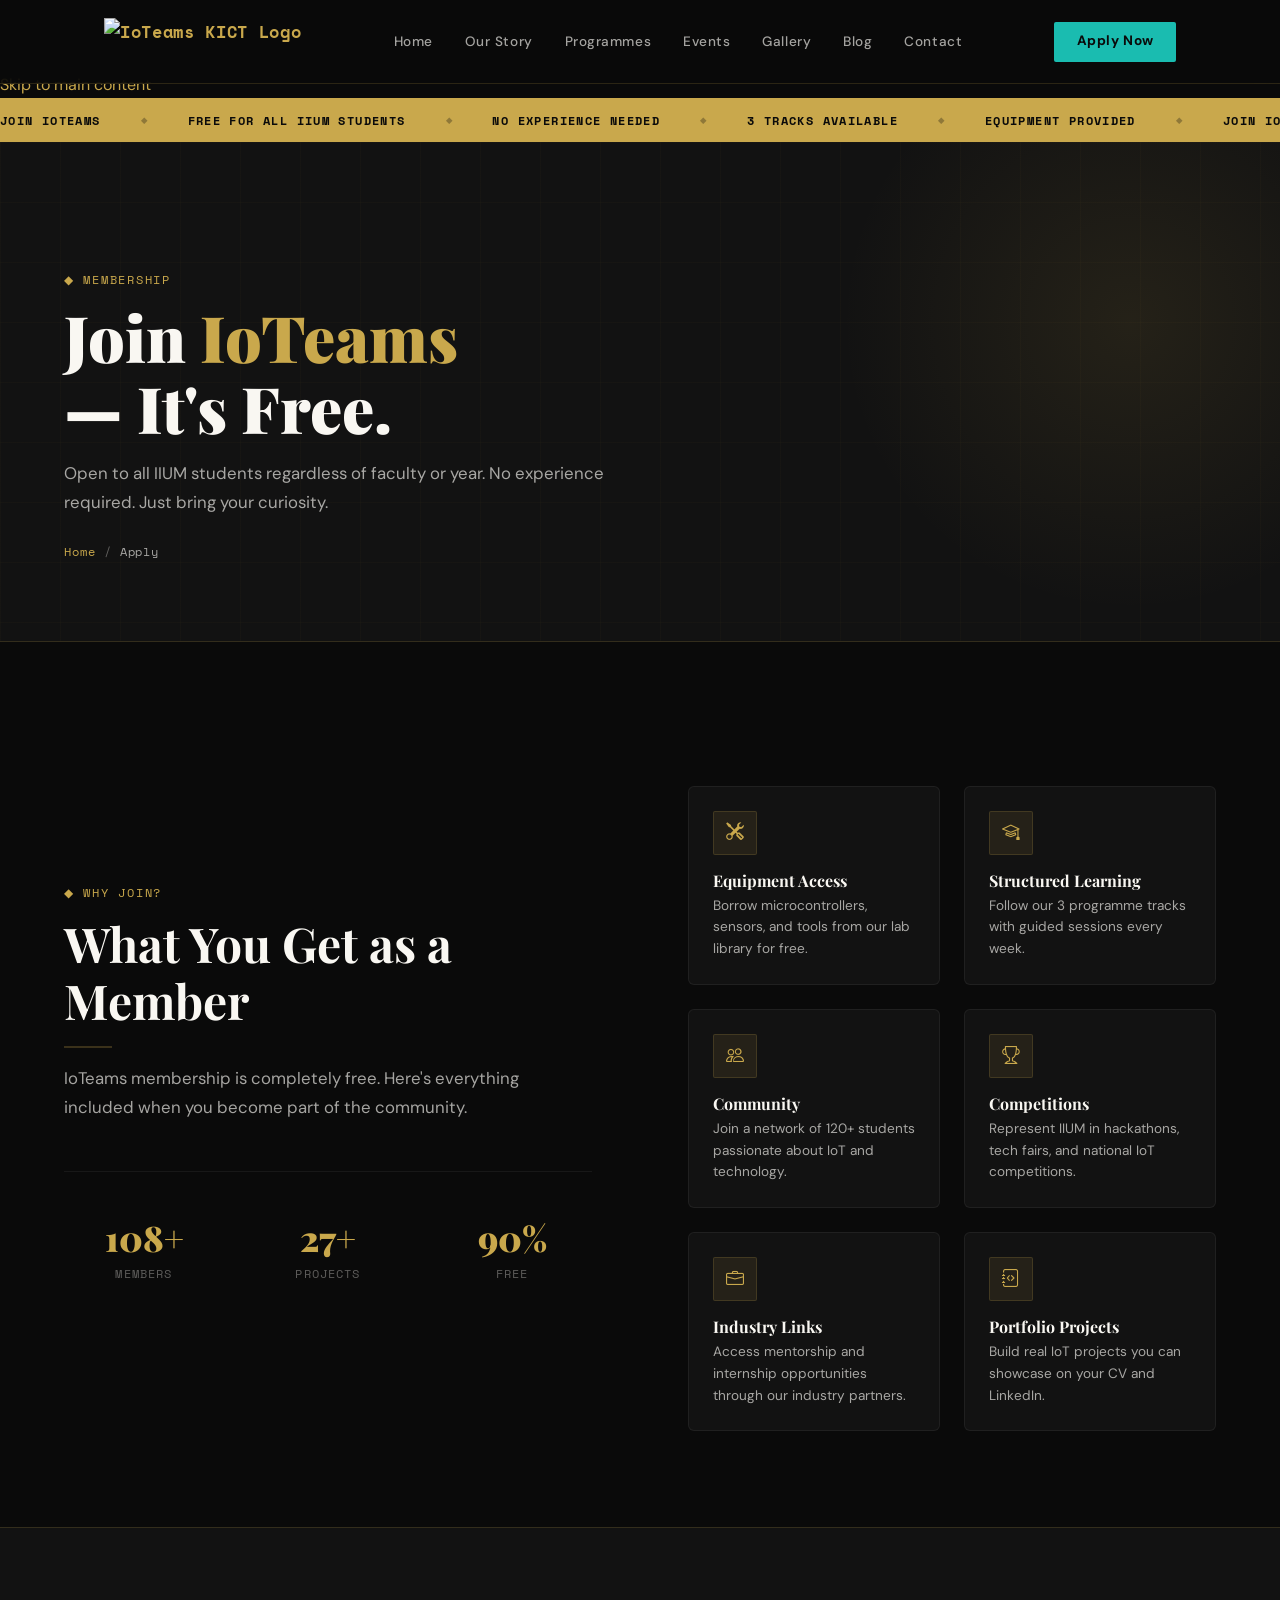
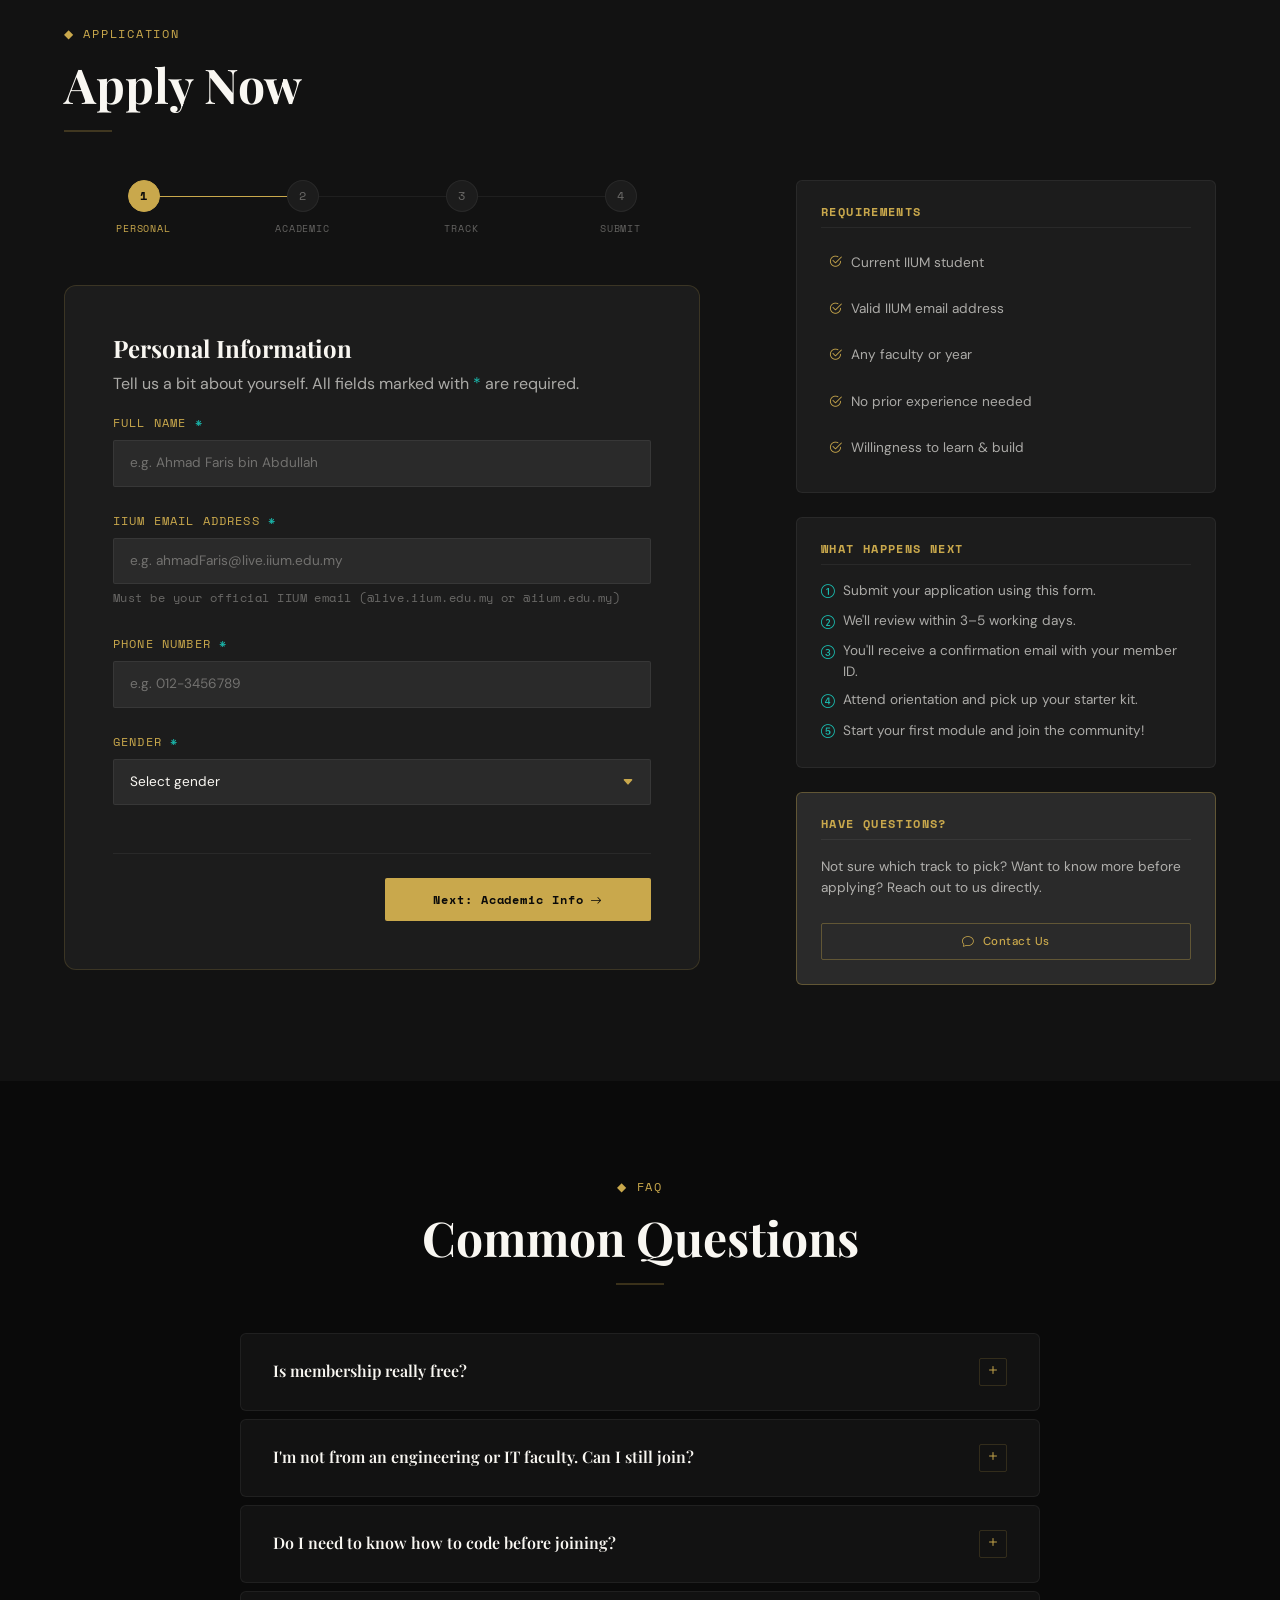
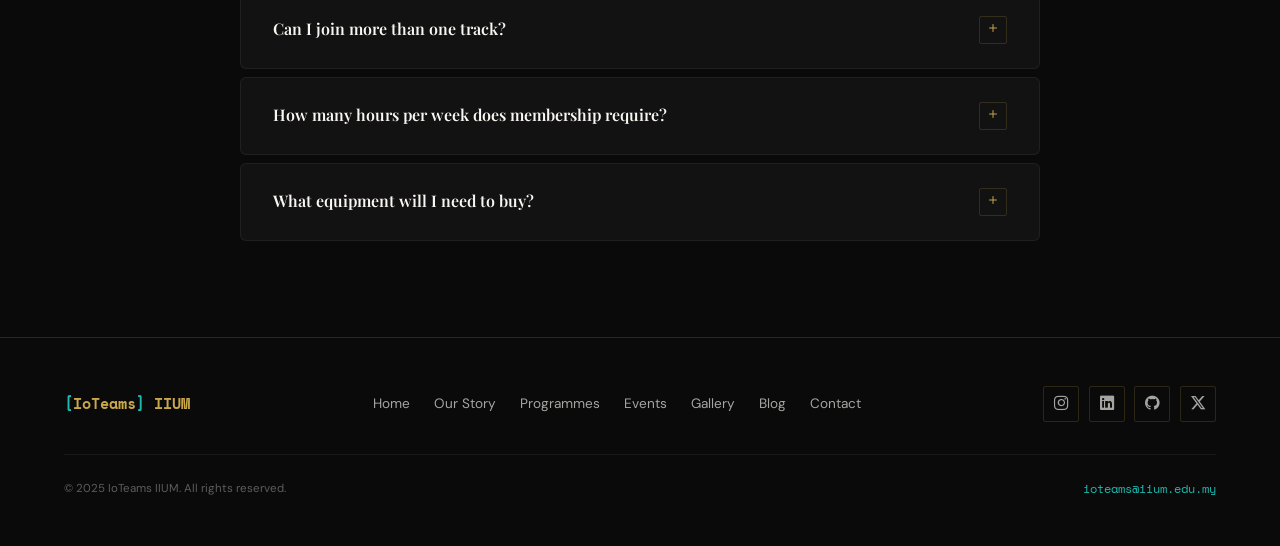
==== commit 1482f7af: "add logo" ====
--- a/pages/apply.html
+++ b/pages/apply.html
@@ -689,10 +689,11 @@
   <!-- NAV -->
   <nav id="navbar">
     <div class="nav-container">
-      <a href="../index.html" class="nav-logo">
-        <span class="bracket">[</span>IoTeams<span class="bracket">]</span>
-        <span class="nav-logo-sub">IIUM</span>
-      </a>
+<a href="index.html" class="nav-logo">
+  <img src="assets/img/icons/IoTeams_Logo.png"
+       alt="IoTeams KICT Logo"
+       style="height:48px; width:auto; object-fit:contain;">
+</a>
       <ul class="nav-links" id="navLinks">
         <li><a href="../index.html">Home</a></li>
         <li><a href="our-story.html">Our Story</a></li>
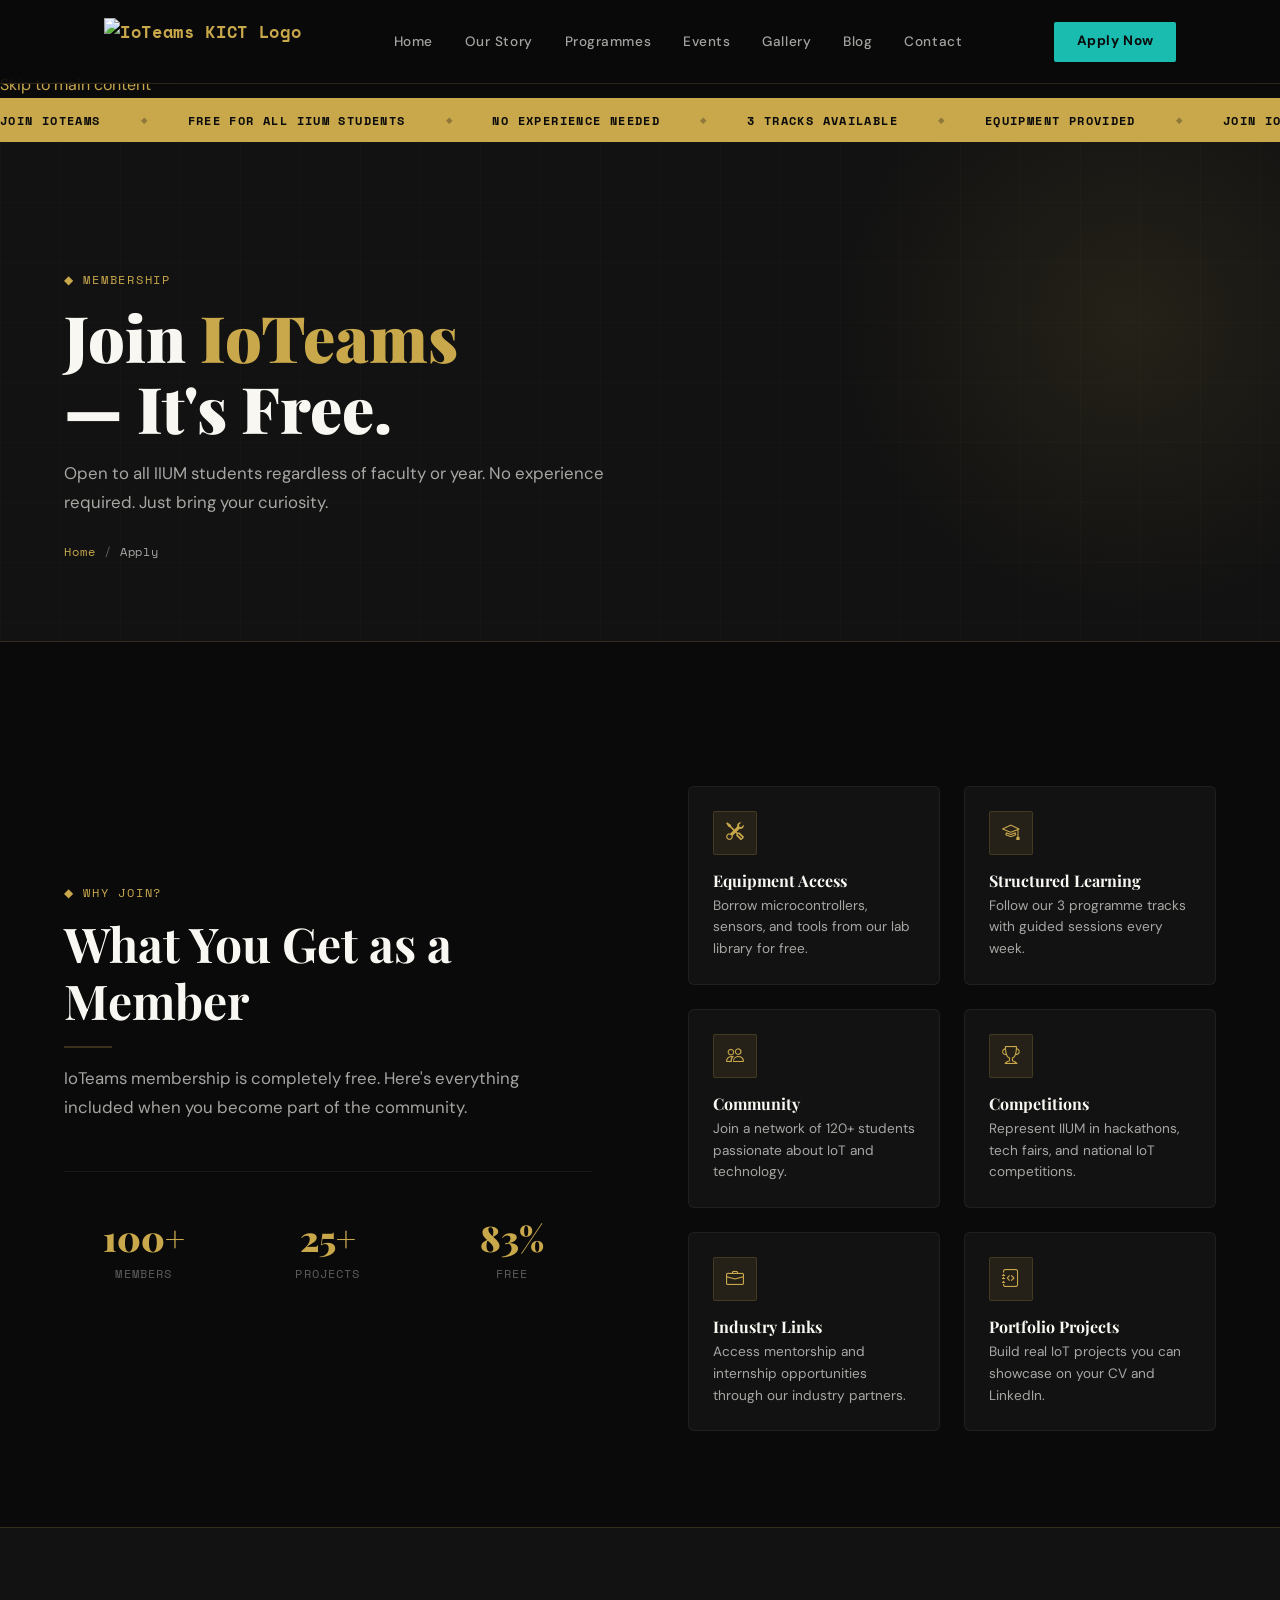
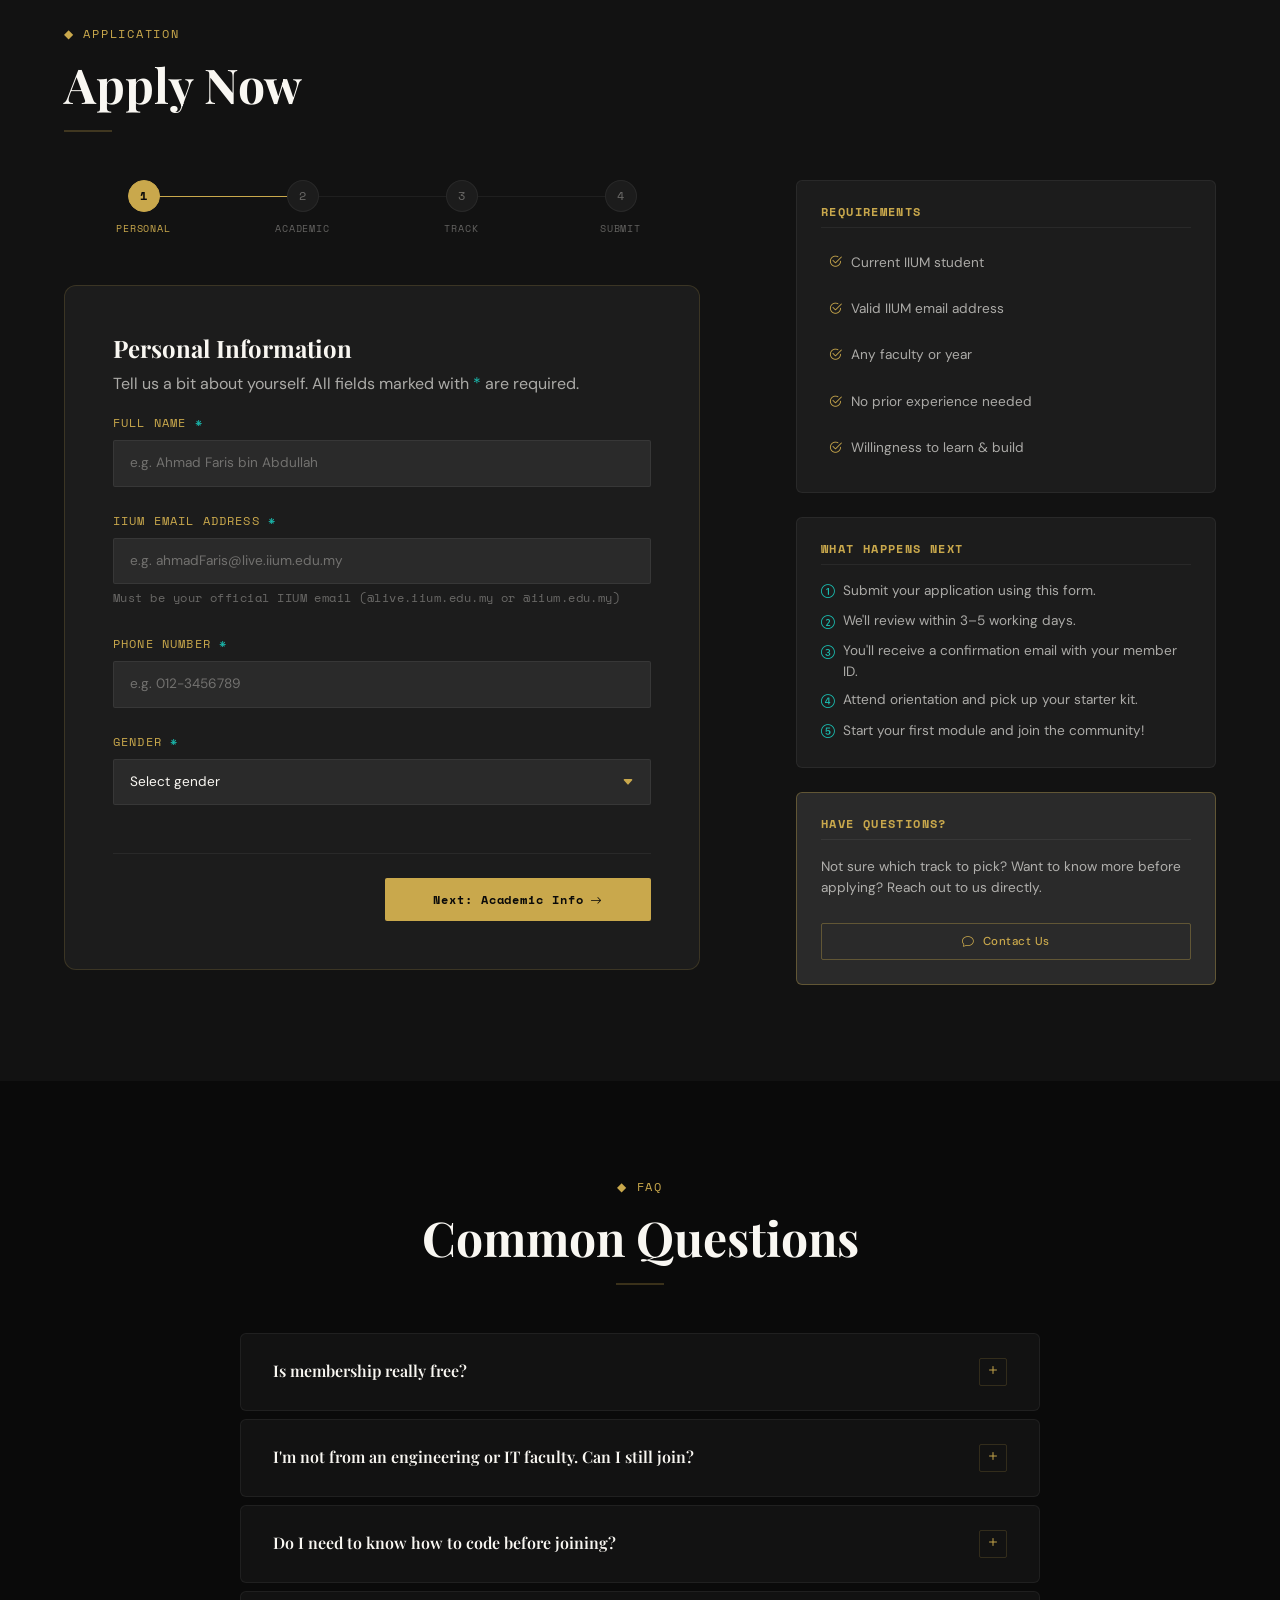
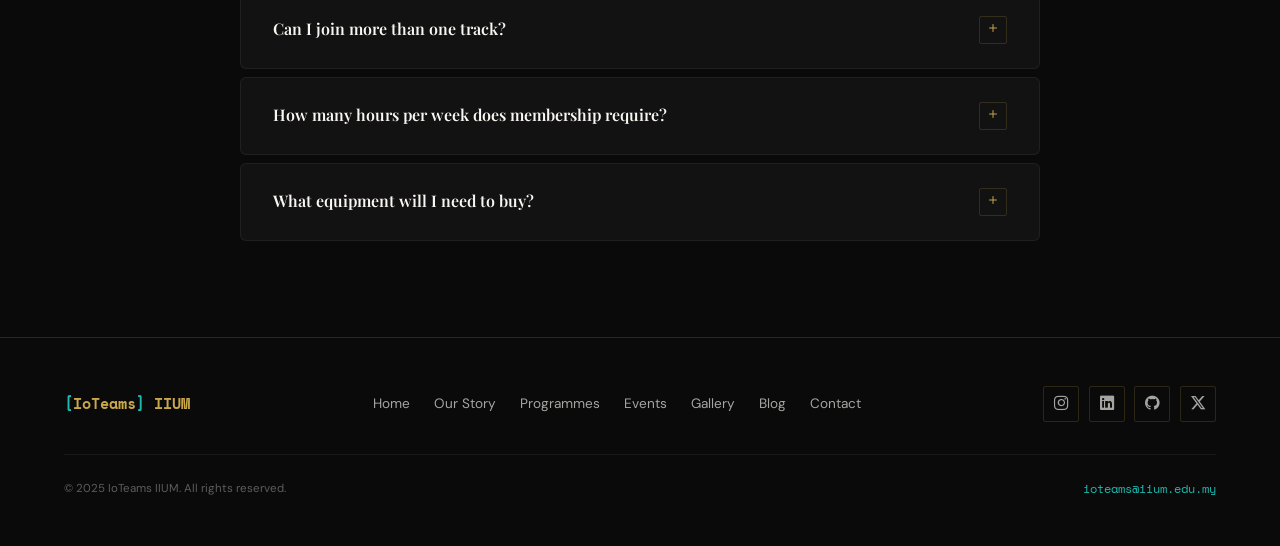
==== commit 01dfb731: "change logo" ====
--- a/pages/apply.html
+++ b/pages/apply.html
@@ -690,7 +690,7 @@
   <nav id="navbar">
     <div class="nav-container">
 <a href="index.html" class="nav-logo">
-  <img src="assets/img/icons/IoTeams_Logo.png"
+  <img src="assets/img/icons/IoTeams Logo.png"
        alt="IoTeams KICT Logo"
        style="height:48px; width:auto; object-fit:contain;">
 </a>
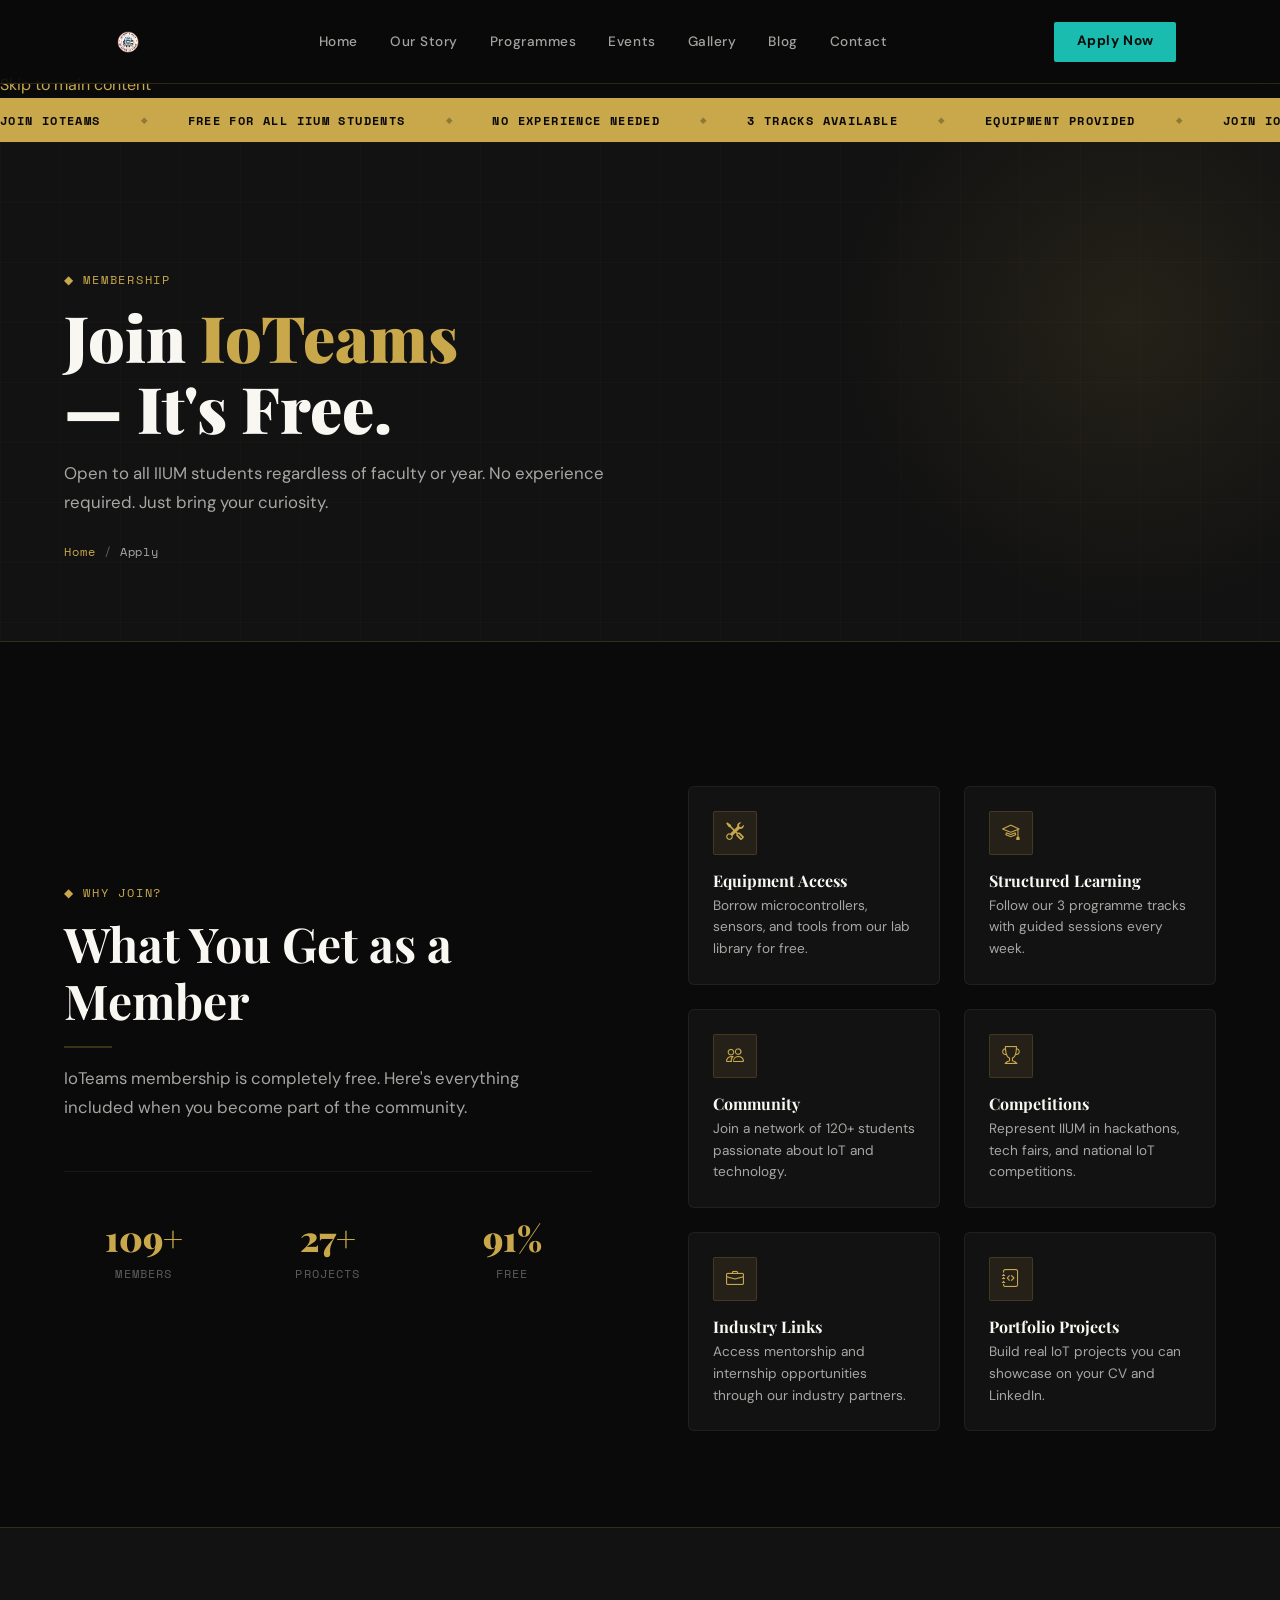
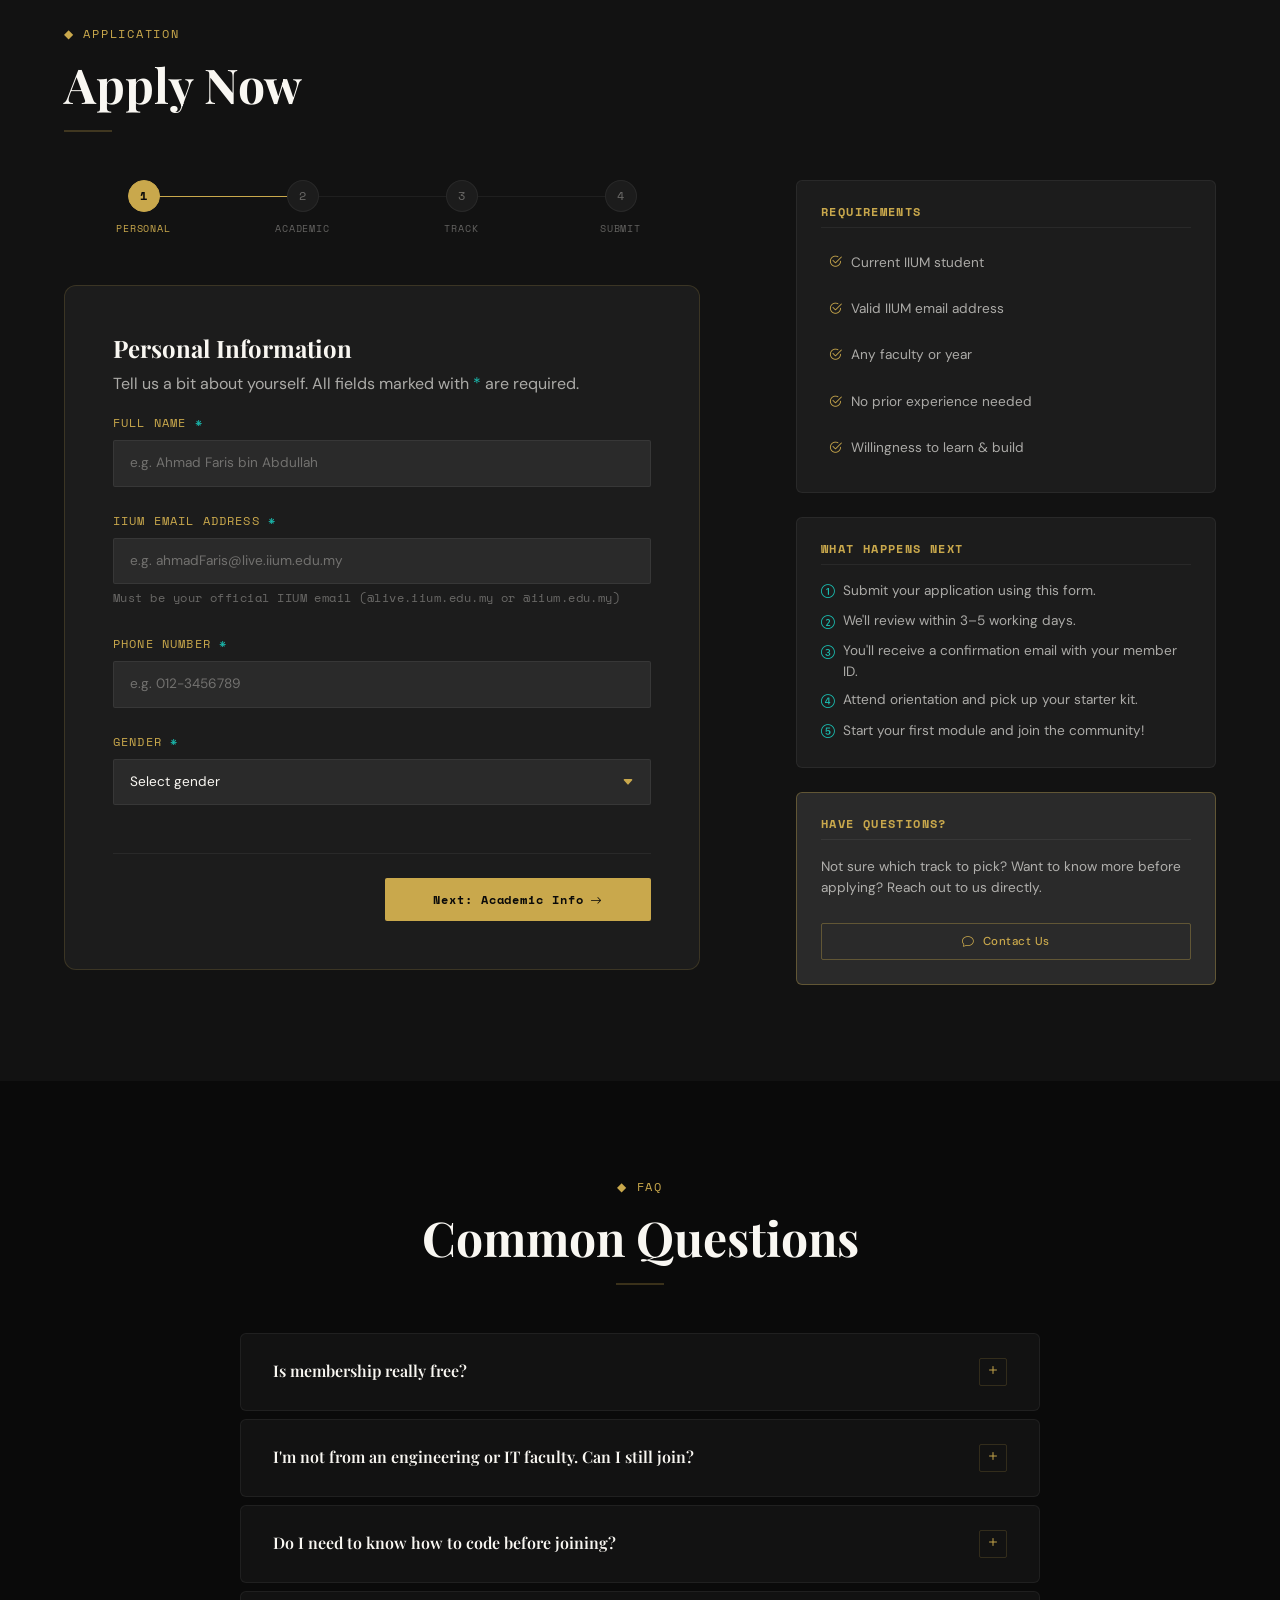
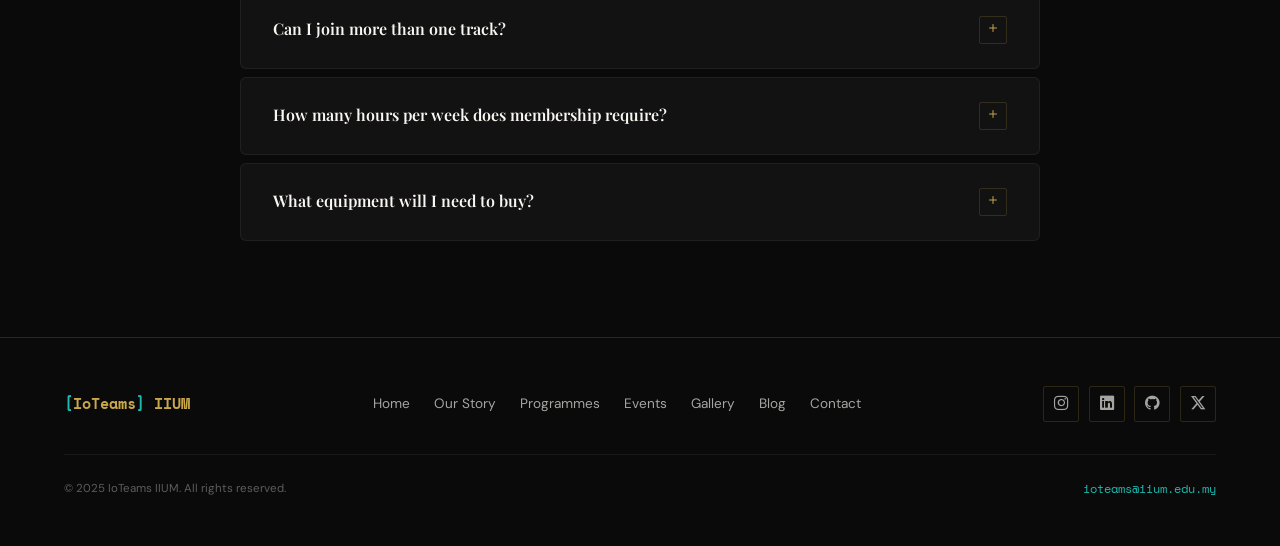
==== commit 4d85bfba: "change" ====
--- a/pages/apply.html
+++ b/pages/apply.html
@@ -690,7 +690,7 @@
   <nav id="navbar">
     <div class="nav-container">
 <a href="index.html" class="nav-logo">
-  <img src="assets/img/icons/IoTeams Logo.png"
+  <img src="../assets/img/icons/IoTeams Logo.png"
        alt="IoTeams KICT Logo"
        style="height:48px; width:auto; object-fit:contain;">
 </a>
